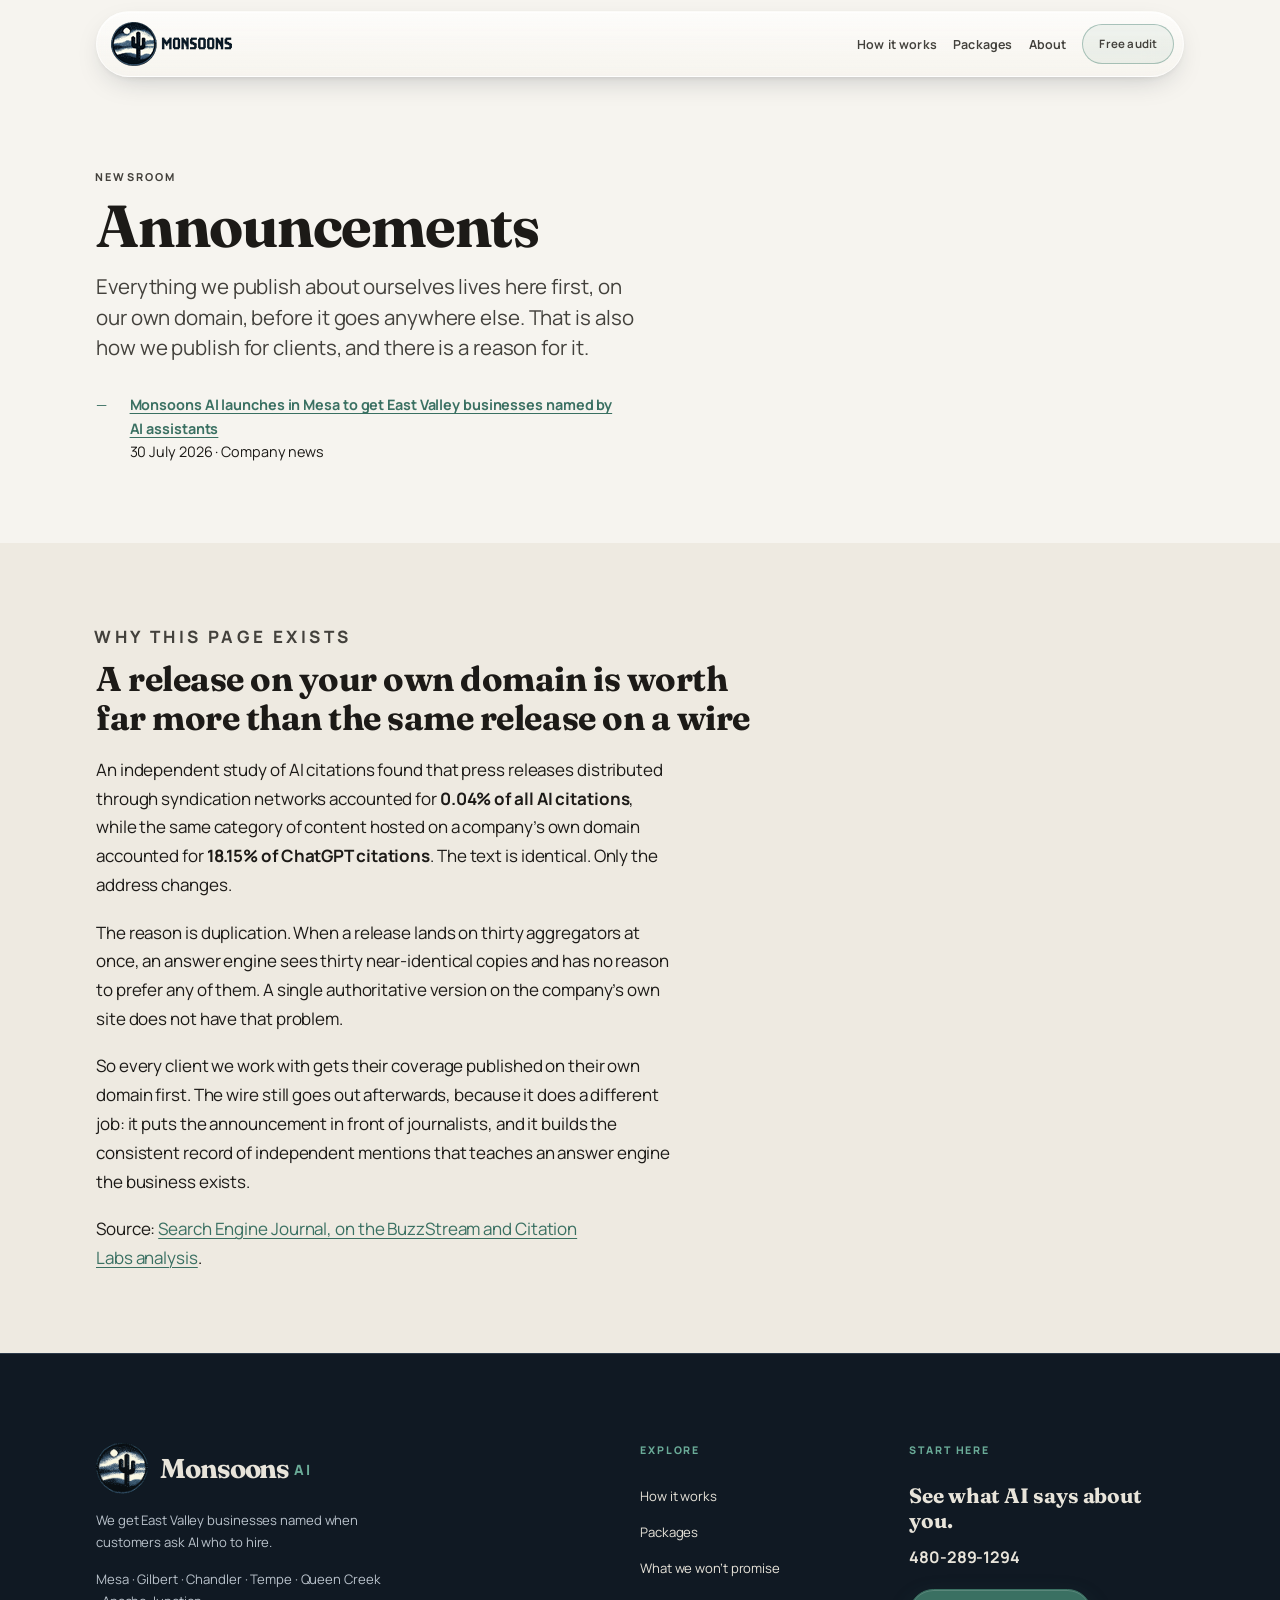
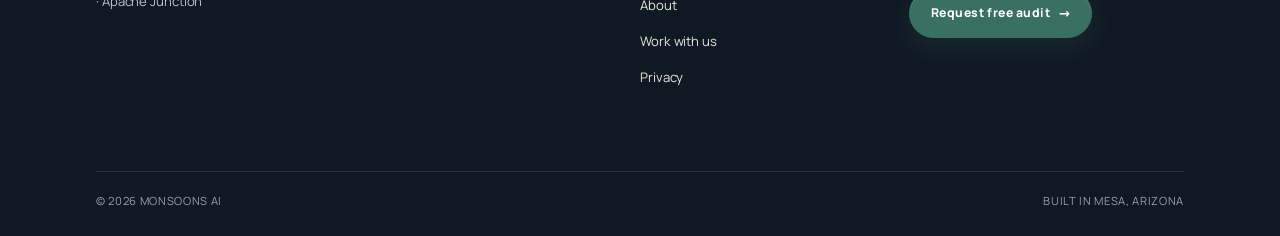
==== news/index.html @ 9161623d "Add a newsroom, and publish the launch release on our own domain first The research finding this imp" ====
<!doctype html>
<html lang="en">
  <head>
    <meta charset="utf-8" />
    <meta name="viewport" content="width=device-width, initial-scale=1" />
    <title>Newsroom | Monsoons</title>
    <meta
      name="description"
      content="Announcements and published coverage from Monsoons AI, an answer-engine visibility company in Mesa, Arizona."
    />
    <link rel="canonical" href="https://monsoonsai.com/news/" />
    <link rel="icon" href="../assets/favicon-32.png" />
    <link rel="apple-touch-icon" href="../assets/apple-touch-icon.png" />
    <link rel="preload" href="../assets/fonts/Fraunces-var.woff2" as="font" type="font/woff2" crossorigin />
    <link rel="preload" href="../assets/fonts/Manrope-var.woff2" as="font" type="font/woff2" crossorigin />
    <link rel="stylesheet" href="../assets/site.css?v=2" />
    <meta property="og:type" content="website" />
    <meta property="og:title" content="Newsroom | Monsoons" />
    <meta property="og:description" content="Announcements from Monsoons AI, Mesa, Arizona." />
    <meta property="og:url" content="https://monsoonsai.com/news/" />
    <meta property="og:image" content="https://monsoonsai.com/assets/og.jpg" />
    <meta name="twitter:card" content="summary_large_image" />
  </head>
  <body>
    <a class="skip" href="#main">Skip to content</a>
    <nav class="nav" aria-label="Primary">
      <div class="nav__inner">
        <a class="nav__brand" href="../index.html" aria-label="Monsoons home">
          <img class="nav__lockup"
               src="../assets/logo-wordmark-44.png"
               srcset="../assets/logo-wordmark-44.png 1x, ../assets/logo-wordmark-88.png 2x"
               alt="Monsoons" width="121" height="44" />
        </a>
        <div class="nav__panel" id="nav-menu">
          <div class="nav__links">
            <a href="../index.html#how">How it works</a>
            <a href="../index.html#pricing">Packages</a>
            <a href="../about.html">About</a>
            <a class="btn btn--quiet" href="../audit.html">Free audit</a>
          </div>
        </div>
      </div>
    </nav>

    <main id="main">
      <section class="section">
        <div class="wrap">
          <div class="head">
            <p class="label">Newsroom</p>
            <h1>Announcements</h1>
            <p class="lede">
              Everything we publish about ourselves lives here first, on our own domain,
              before it goes anywhere else. That is also how we publish for clients, and
              there is a reason for it.
            </p>
          </div>

          <ul class="wont">
            <li>
              <span>
                <b><a href="./monsoons-launch.html">Monsoons AI launches in Mesa to get
                East Valley businesses named by AI assistants</a></b>
                <br />30 July 2026 · Company news
              </span>
            </li>
          </ul>
        </div>
      </section>

      <section class="section section--tint">
        <div class="wrap prose">
          <div class="head">
            <p class="label">Why this page exists</p>
            <h2>A release on your own domain is worth far more than the same release on a wire</h2>
          </div>
          <p>
            An independent study of AI citations found that press releases distributed
            through syndication networks accounted for
            <strong>0.04% of all AI citations</strong>, while the same category of
            content hosted on a company&rsquo;s own domain accounted for
            <strong>18.15% of ChatGPT citations</strong>. The text is identical. Only the
            address changes.
          </p>
          <p>
            The reason is duplication. When a release lands on thirty aggregators at
            once, an answer engine sees thirty near-identical copies and has no reason to
            prefer any of them. A single authoritative version on the company&rsquo;s own
            site does not have that problem.
          </p>
          <p>
            So every client we work with gets their coverage published on their own
            domain first. The wire still goes out afterwards, because it does a different
            job: it puts the announcement in front of journalists, and it builds the
            consistent record of independent mentions that teaches an answer engine the
            business exists.
          </p>
          <p>
            Source:
            <a href="https://www.searchenginejournal.com/ai-search-barely-cites-syndicated-news-or-press-releases/569854/" rel="nofollow">
              Search Engine Journal, on the BuzzStream and Citation Labs analysis</a>.
          </p>
        </div>
      </section>
    </main>

    <footer class="footer">
      <div class="footer__inner">
        <div class="footer__brand">
          <a class="footer__lockup" href="../index.html" aria-label="Monsoons AI home">
            <img class="footer__mark" src="../assets/logo-mark-128.png" alt="" width="52" height="52" />
            <span class="footer__wordmark">Monsoons <span>AI</span></span>
          </a>
          <p>We get East Valley businesses named when customers ask AI who to hire.</p>
          <p>Mesa · Gilbert · Chandler · Tempe · Queen Creek · Apache Junction</p>
        </div>
        <nav class="footer__nav" aria-label="Footer">
          <p class="footer__eyebrow">Explore</p>
          <a href="../index.html#how">How it works</a>
          <a href="../index.html#pricing">Packages</a>
          <a href="../index.html#honest">What we won’t promise</a>
          <a href="../about.html">About</a>
          <a href="../work.html">Work with us</a>
          <a href="../privacy.html">Privacy</a>
        </nav>
        <div class="footer__contact">
          <p class="footer__eyebrow">Start here</p>
          <strong>See what AI says about you.</strong>
          <a class="footer__phone" href="tel:+14802891294">480-289-1294</a>
          <a class="btn" href="../audit.html">Request free audit</a>
        </div>
      </div>
      <div class="footer__bottom">
        <span>© 2026 Monsoons AI</span>
        <span>Built in Mesa, Arizona</span>
      </div>
    </footer>
    <script type="module" src="../assets/nav.js?v=2"></script>
    <script type="module" src="../assets/logo-resolve.js?v=2"></script>
  </body>
</html>
---- assets/site.css ----
/* ============================================================
   Monsoons — public site.
   Deliberately single-theme: bone paper body, indigo hero. See BRAND.md.
   ============================================================ */

/* Self-hosted variable fonts. System defaults are the loudest "generated"
   tell there is, and a webfont CDN adds a round trip plus a privacy problem.
   Latin subset only: 68KB + 28KB, and both are preloaded on all five pages.
   Fraunces (OFL) carries the display personality; Manrope (OFL) keeps
   navigation, body copy, and calls to action crisp and contemporary.
   Two families and no more. A third face is the point where a page starts
   looking assembled rather than designed. */

@font-face {
  font-family: 'Fraunces';
  src: url('./fonts/Fraunces-var.woff2') format('woff2-variations');
  font-weight: 100 900;
  font-display: swap;
  font-style: normal;
}
@font-face {
  font-family: 'Manrope';
  src: url('./fonts/Manrope-var.woff2') format('woff2-variations');
  font-weight: 200 800;
  font-display: swap;
  font-style: normal;
}

:root {
  --indigo: #16202b;
  --indigo-2: #1e2b38;
  --bone: #e8e4da;
  --paper: #f6f4ef;
  --paper-2: #eeeae1;
  --ink: #1c1a17;
  --slate: #5a6169;
  /* Verdigris, 8% darker than the original #3f7a6b. Same hue, same family, and
     the difference is not perceptible side by side — but the original measured
     4.54:1 on --paper and only 4.16:1 on --paper-2, so every link, quiet button
     and accent word sitting on a tinted section failed AA for small text. The
     tint is where the answer comparison and the pricing grid live, which is the
     part of the page a buyer actually reads.

     Measured now: 5.18:1 on --paper, 4.75:1 on --paper-2, 5.70:1 for white text
     on a verdigris fill (was 4.99:1, so the buttons improved too).

     One token rather than a separate text variant on purpose: a fill/text split
     is a rule someone has to remember, and the darker value is correct for both. */
  --verdigris: #3a7062;
  /* On indigo. Measured 6.19:1, no change needed. */
  --verdigris-lt: #6aab98;
  /* Small verdigris text on a light ground only. Darkening the shared accent far
     enough to carry 12px type would drag the fills and the large display accent
     down with it, and the display accent has the opposite problem — it sits on
     indigo and needs to be lighter, not darker. Three tokens, one per ground and
     size class, is the honest shape of this:
       --verdigris      fills, borders, large text on light
       --verdigris-lt   anything on indigo
       --verdigris-text small text on light  (5.24:1 on paper, 4.80:1 on tint) */
  --verdigris-text: #34655a;
  --line: #ddd8ce;
  --line-dk: #2c3a49;

  /* Display carries the personality. Body is the quieter companion.
     Labels use the body face in uppercase rather than adding a third family. */
  --display: 'Fraunces', Georgia, serif;
  --body: 'Manrope', system-ui, sans-serif;
  --mono: ui-monospace, 'SF Mono', SFMono-Regular, Consolas, monospace;

  /* One spacing scale. Ad-hoc gaps are what read as assembled. */
  --s1: 0.35rem;
  --s2: 0.7rem;
  --s3: 1.15rem;
  --s4: 1.9rem;
  --s5: 3.1rem;
  --s6: 5rem;

  /* Sharp corners read editorial. Uniform 4px radius on everything is a
     documented slop tell, so only inputs and buttons get any. */
  --r-sm: 2px;
  --ease: cubic-bezier(0.2, 0.7, 0.2, 1);

  /* Four steps and nothing between them. Ad-hoc sizes are what makes a page
     read as assembled instead of designed. */
  --t-xs: 0.72rem;
  --t-sm: 0.9rem;
  --t-base: 1.0625rem;
  --t-md: clamp(1.12rem, 1.6vw, 1.28rem);
  --t-lg: clamp(1.5rem, 3.2vw, 2.15rem);
  --t-xl: clamp(2.1rem, 5.6vw, 3.7rem);

  /* Secondary text is the ink at reduced strength, not a separate grey.
     Grey-on-color is the fastest way to look cheap. */
  --ink-2: #43413c;
  /* Three greys on dark ground, scaled BY SIZE not by whim. These were seven
     hardcoded hexes and they ran backwards — the smallest text on the page was
     the dimmest, when small type needs more contrast, not less. */
  --on-dark: #cfd6dd;      /* small type: notes, captions */
  --on-dark-2: #b9c2cb;    /* body and lede */
  --on-dark-3: #93a0ac;    /* footer chrome only */
  --on-dark-line: #3d4b5a; /* borders on indigo */

  --measure: 58ch;
  --pad: clamp(1.15rem, 4vw, 2.75rem);

  /* Height of the floating nav pill, and the gutter above and below it. Both are
     needed in two places — the pill's own min-height and the negative margin that
     pulls the hero up underneath it — so they live here rather than as a number
     written twice. If the nav links ever wrap to a second line the pill grows past
     this and the hero offset is wrong, so keep the link set short enough to fit
     one line at 375px. */
  --nav-h: 66px;
  --nav-gutter: 0.7rem;
}

* { box-sizing: border-box; }
html { scroll-behavior: smooth; }

body {
  margin: 0;
  background: var(--paper);
  color: var(--ink);
  font: 1rem/1.7 var(--body);
  font-optical-sizing: auto;
  font-variant-numeric: lining-nums;
  letter-spacing: -0.006em;
  -webkit-font-smoothing: antialiased;
  text-rendering: optimizeLegibility;
}

h1, h2, h3 {
  font-family: var(--display);
  font-weight: 700;
  text-wrap: balance;
  margin: 0;
  /* SOFT rounds the terminals slightly, WONK enables the angled variants.
     Both are what give Fraunces its warmth instead of looking like a
     generic high-contrast serif. */
  font-variation-settings: 'SOFT' 25, 'WONK' 1;
  font-optical-sizing: auto;
}
h1 { font-size: var(--t-xl); line-height: 1.04; letter-spacing: -0.021em; }
h2 { font-size: var(--t-lg); line-height: 1.12; letter-spacing: -0.014em; }
h3 { font-size: var(--t-base); line-height: 1.35; letter-spacing: -0.004em; }
p { margin: 0; max-width: var(--measure); text-wrap: pretty; }
a { color: var(--verdigris); text-underline-offset: 3px; text-decoration-thickness: 1px; }
strong, b { font-weight: 700; }

/* Interface chrome only. */
.label, .btn, .nav, .tier__name, th, .answer__q, input, select, textarea, button {
  font-family: var(--body);
}

.label {
  font-family: var(--body);
  white-space: nowrap;
  font-size: 0.68rem;
  font-weight: 750;
  font-variant-numeric: normal;
  letter-spacing: 0.2em;
  text-transform: uppercase;
  color: var(--ink-2);
  margin: 0;
  /* Optically align the tracked caps with the flush-left text below them. */
  text-indent: -0.09em;
}
.lede { font-size: var(--t-md); line-height: 1.5; color: var(--ink-2); max-width: 46ch; }
em.mark { font-style: italic; color: var(--verdigris); }
/* The accent line in the hero sits on indigo, where the light variant is the
   correct one. It had been using the shared accent, which measured 2.88:1 against
   a 3:1 requirement for large text — on the single most important line on the
   site. Darkening the shared token for small-text contrast made that worse, which
   is what forced the three-token split above. */
.hero em.mark,
.page-hero em.mark,
.section--dark em.mark,
.plate em.mark,
.band em.mark { color: var(--verdigris-lt); }

/* Inline links on a dark ground, same reasoning as em.mark: the base accent is
   tuned for light surfaces and measures 2.88:1 on indigo. Buttons are excluded
   because they carry their own colour and their own ground.
   Found on privacy.html, which was the first page to put a prose link inside a
   dark section — the rule was missing site-wide, not just there. */
.section--dark a:not(.btn),
.plate__inner a:not(.btn),
.band__inner a:not(.btn),
.hero__inner a:not(.btn),
.page-hero__inner a:not(.btn) { color: var(--verdigris-lt); }

/* ---------- nav ---------- */

/* A floating glass bar rather than a full-width band welded to the top. The bar
   is the sticky element and the glass lives on .nav__inner, so the pill has real
   edges on all four sides and the page visibly runs underneath it.

   The two-layer background is what makes it read as glass instead of as a flat
   translucent rectangle: a soft vertical wash for body, plus a hairline
   top-inset highlight for the lit edge. A single flat rgba() with a blur behind
   it reads as frosted plastic. */
.nav {
  position: sticky;
  top: 0;
  z-index: 30;
  padding: var(--nav-gutter) var(--pad);
  /* No background or border on the bar itself: the glass is the pill inside it,
     and a band here would cancel the floating effect. */
  background: transparent;
  pointer-events: none;   /* let clicks through the gutter beside the pill */
}
.nav__inner {
  width: 100%;
  max-width: 68rem;
  min-height: var(--nav-h);
  margin: 0 auto;
  padding: 0 0.55rem 0 0.85rem;
  display: flex;
  align-items: center;
  gap: 1.75rem;
  pointer-events: auto;   /* ...but the pill is still interactive */
  border-radius: 999px;
  background:
    linear-gradient(
      to bottom,
      rgba(255, 255, 255, 0.72),
      rgba(246, 244, 239, 0.58)
    );
  backdrop-filter: blur(20px) saturate(150%);
  -webkit-backdrop-filter: blur(20px) saturate(150%);
  border: 1px solid rgba(255, 255, 255, 0.6);
  box-shadow:
    0 1px 0 rgba(255, 255, 255, 0.7) inset,
    0 10px 30px -12px rgba(22, 32, 43, 0.28),
    0 2px 8px -4px rgba(22, 32, 43, 0.14);
  transition: box-shadow 0.25s var(--ease), background-color 0.25s var(--ease);
}
/* The bar sits deeper once the page has moved. Driven by a scroll timeline
   rather than a scroll listener, so there is no JS on any of the five pages and
   nothing to keep in sync; where scroll timelines are unsupported the bar simply
   keeps its resting shadow, which is a complete look on its own. Shadow only —
   animating size here would reflow the whole page on every scroll frame. */
@supports (animation-timeline: scroll()) {
  @keyframes nav-lift {
    to {
      box-shadow:
        0 1px 0 rgba(255, 255, 255, 0.7) inset,
        0 16px 40px -14px rgba(22, 32, 43, 0.38),
        0 3px 10px -4px rgba(22, 32, 43, 0.18);
      border-color: rgba(255, 255, 255, 0.75);
    }
  }
  .nav__inner {
    animation: nav-lift linear both;
    animation-timeline: scroll(root block);
    animation-range: 0 140px;
  }
  @media (prefers-reduced-motion: reduce) {
    .nav__inner { animation: none; }
  }
}

/* On the home page the bar floats over the hero instead of resting above it.
   Safe here specifically because the hero's copy is bottom-aligned, so there is
   nothing at the top of the hero for the pill to cover. Every other page opens
   with a heading at the top of its first section, so those keep the bar in flow
   rather than dropping it on top of their h1. */
.nav + .hero { margin-top: calc(-1 * (var(--nav-h) + var(--nav-gutter) * 2)); }
/* Where backdrop-filter is unavailable the translucent fill would let text
   collide with whatever scrolls under it, so those browsers get an opaque pill. */
@supports not ((backdrop-filter: blur(1px)) or (-webkit-backdrop-filter: blur(1px))) {
  .nav__inner { background: var(--paper); border-color: rgba(28, 26, 23, 0.12); }
}
.nav__brand {
  text-decoration: none; color: var(--ink);
  display: inline-flex; align-items: center; gap: 0.68rem;
  min-height: 48px;
}
/* The real wordmark asset, not type set to imitate it. The drawn letterforms are
   a blocky pixel face that no webfont on the site matches, so a text version was
   never the same mark — it was a different one that happened to say the same word.

   Source is logo-lockup-clean.png cropped at x=1055, which is where "MONSOONS"
   ends and the 47px word space before "AI" begins. The nav says "Monsoons"; the
   spoken and written brand drops the AI. See BRAND.md. */
.nav__lockup {
  /* 44px in a 66px pill. The asset is 330x120 cropped tight to the ink, so this
     is ~2.7x device pixels and the roundel lands slightly larger than the 42px
     mark it replaced, which the brand needs to hold its own next to the links. */
  height: 44px;
  width: auto;
  display: block;
}
/* Wrapper inserted by assets/logo-resolve.js so the reveal canvas can sit over
   the lockup. Sized by the lockup itself, so if the script never runs the wrapper
   never exists and the image is unaffected. */
.markfx { position: relative; display: block; line-height: 0; }
.markfx > .markfx__c {
  position: absolute; inset: 0;
  width: 100%; height: 100%;
  display: block; pointer-events: none;
}
/* The image only hides while the canvas is actually painting it. */
.markfx--running > .nav__lockup { visibility: hidden; }
.nav__links { display: flex; gap: 1rem; margin-left: auto; align-items: center; flex-wrap: wrap; }

/* ---------- mobile navigation ----------

   Below 860px the links did not fit, so they were simply hidden and the only
   reachable destination in the header was the CTA. Everything else was a 10,000px
   scroll to the footer. This is a real menu: a 44px trigger, aria-expanded and
   aria-controls, Escape and outside-click to close, and focus returned to the
   trigger on close.

   The panel is deliberately plain — a list on the same glass as the bar. The
   header is not somewhere to spend another animated surface. */
.nav__toggle { display: none; }
.nav__panel { display: contents; }

@media (max-width: 860px) {
  .nav__toggle {
    display: inline-flex;
    align-items: center;
    justify-content: center;
    gap: 0.5rem;
    margin-left: auto;
    min-height: 44px;
    min-width: 44px;
    padding: 0 0.7rem;
    border: 1px solid rgba(63, 122, 107, 0.4);
    border-radius: 999px;
    background: rgba(63, 122, 107, 0.07);
    color: var(--verdigris-text);
    font-family: var(--body);
    font-size: 0.72rem;
    font-weight: 760;
    letter-spacing: 0.045em;
    cursor: pointer;
  }
  .nav__burger { display: block; width: 15px; height: 9px; position: relative; }
  .nav__burger::before,
  .nav__burger::after {
    content: '';
    position: absolute;
    left: 0; right: 0;
    height: 1.5px;
    background: currentColor;
    transition: transform 0.16s ease-out, opacity 0.16s ease-out;
  }
  .nav__burger::before { top: 0; }
  .nav__burger::after { bottom: 0; }
  [aria-expanded='true'] .nav__burger::before { transform: translateY(3.75px) rotate(45deg); }
  [aria-expanded='true'] .nav__burger::after { transform: translateY(-3.75px) rotate(-45deg); }

  /* The panel drops below the pill rather than covering the page, so the CTA in
     the bar stays visible and reachable while it is open. */
  .nav__panel {
    display: block;
    position: absolute;
    top: calc(100% + 0.45rem);
    left: 0; right: 0;
    padding: 0.4rem;
    border-radius: 1.25rem;
    background: linear-gradient(to bottom, rgba(255,255,255,0.93), rgba(246,244,239,0.9));
    backdrop-filter: blur(20px) saturate(150%);
    -webkit-backdrop-filter: blur(20px) saturate(150%);
    border: 1px solid rgba(255, 255, 255, 0.6);
    box-shadow: 0 18px 44px -16px rgba(22, 32, 43, 0.4);
  }
  .nav__panel[hidden] { display: none; }
  .nav__inner { position: relative; }
  .nav__links {
    flex-direction: column;
    align-items: stretch;
    gap: 0;
    margin-left: 0;
    flex-wrap: nowrap;
  }
  .nav__links a {
    min-height: 48px;
    display: flex;
    align-items: center;
    padding: 0 0.85rem;
    font-size: 0.95rem;
    border-radius: 0.9rem;
  }
  /* The animated underline is a hover affordance and there is no hover here. */
  .nav__links a::after { content: none; }
  .nav__links a:active { background: rgba(63, 122, 107, 0.09); }
  /* The CTA lives in the bar on mobile, not in the panel. */
  .nav__links .btn { display: none; }
  .nav__cta { display: inline-flex; margin-left: 0.5rem; }
}

/* Above the breakpoint the trigger and the duplicate CTA are irrelevant.
   Scoped to .nav__inner > for specificity: a bare .nav__cta ties with .btn, and
   .btn is defined later in this file, so the clone stayed visible and the desktop
   bar showed the same button twice. */
@media (min-width: 861px) {
  .nav__inner > .nav__cta { display: none; }
}

@supports not ((backdrop-filter: blur(1px)) or (-webkit-backdrop-filter: blur(1px))) {
  .nav__panel { background: var(--paper); }
}
.nav__links a {
  font-size: 0.78rem; font-weight: 650; color: var(--ink-2); text-decoration: none;
  letter-spacing: 0.015em;
  padding: 0.5rem 0; position: relative;
  transition: color 0.18s var(--ease);
}
.nav__links a::after {
  content: ''; position: absolute; left: 0; right: 0; bottom: 0;
  height: 1px; background: var(--verdigris);
  transform: scaleX(0); transform-origin: left;
  transition: transform 0.22s var(--ease);
}
.nav__links a:hover::after, .nav__links a[aria-current='page']::after { transform: scaleX(1); }
.nav__links a:hover, .nav__links a[aria-current='page'] { color: var(--verdigris); }

/* ---------- buttons ---------- */

/* One block, and it transitions only compositor-friendly properties.
   This previously animated box-shadow, which forces the browser to re-rasterise
   a large blurred region on every frame of every hover — the usual reason a
   button feels laggy rather than snappy. The lift shadow now lives on a ::before
   layer whose opacity is faded instead, and opacity and transform are both
   handled on the compositor. */
.btn {
  position: relative;
  isolation: isolate;
  display: inline-flex;
  align-items: center;
  justify-content: center;
  gap: 0.52rem;
  min-height: 48px;
  font-family: var(--body);
  font-size: 0.76rem;
  font-weight: 760;
  letter-spacing: 0.045em;
  padding: 0.82rem 1.28rem;
  border: 1px solid var(--verdigris);
  border-radius: 999px;
  background: var(--verdigris);
  color: #fff;
  text-decoration: none;
  cursor: pointer;
  box-shadow: 0 9px 24px rgba(63, 122, 107, 0.18), inset 0 1px rgba(255, 255, 255, 0.16);
  /* Faster in than the old 0.18s, and a near-linear curve. The old ease had a
     long tail, which is what made the hover-out feel like it was dragging. */
  transition:
    background-color 0.13s ease-out,
    border-color 0.13s ease-out,
    color 0.13s ease-out,
    transform 0.13s ease-out;
}
.btn::before {
  content: '';
  position: absolute;
  inset: 0;
  z-index: -1;
  border-radius: inherit;
  box-shadow: 0 13px 30px rgba(63, 122, 107, 0.3);
  opacity: 0;
  transition: opacity 0.13s ease-out;
}
.btn::after {
  content: '→';
  font-size: 1.08em;
  line-height: 1;
  transition: transform 0.13s ease-out;
}
.btn:hover {
  background: #34655a;
  border-color: #34655a;
  transform: translateY(-2px);
}
.btn:hover::before { opacity: 1; }
.btn:hover::after { transform: translateX(3px); }
/* Press reads as a press: settle back down and drop the lift shadow. */
.btn:active { transform: translateY(0); transition-duration: 0.04s; }
.btn:active::before { opacity: 0; }

@media (prefers-reduced-motion: reduce) {
  .btn, .btn::before, .btn::after { transition: none; }
  .btn:hover { transform: none; }
  .btn:hover::after { transform: none; }
}

/* Quiet variant. The fill was 4% alpha, which on paper is invisible and on the
   glass nav read as nothing at all, so the primary CTA in the bar did not look
   like a button. Now it carries a real border and a legible fill. */
.btn--quiet {
  background: rgba(63, 122, 107, 0.07);
  border-color: rgba(63, 122, 107, 0.4);
  /* 12px label on a light ground, and the tinted fill behind it drops the
     effective ratio further, so this needs the text token rather than the accent. */
  color: var(--verdigris-text);
  box-shadow: none;
}
.btn--quiet::before { box-shadow: 0 10px 22px rgba(63, 122, 107, 0.18); }
.btn--quiet:hover {
  background: var(--verdigris);
  border-color: var(--verdigris);
  color: #fff;
}
.btn--onDark {
  background: var(--bone);
  border-color: var(--bone);
  color: var(--indigo);
  box-shadow: 0 12px 30px rgba(0, 0, 0, 0.18), inset 0 1px rgba(255, 255, 255, 0.4);
}
.btn--onDark::before { box-shadow: 0 16px 34px rgba(0, 0, 0, 0.3); }
.btn--onDark:hover { background: #fff; border-color: #fff; color: var(--indigo); }

/* Nav buttons sit on glass and in a 66px bar, so they run tighter than a
   body-copy CTA and drop the arrow, which at this size just adds noise. */
.nav .btn {
  min-height: 40px;
  padding: 0.5rem 1rem;
  font-size: 0.72rem;
}
.nav .btn::after { content: none; }
/* One focus treatment for the whole site. The audit form had its own ring at a
   different colour and offset, so tabbing into it visibly changed the ring. */
:where(a, button, input, select, textarea, summary):focus-visible {
  outline: 2px solid var(--verdigris-lt);
  outline-offset: 3px;
}

/* Skip link. The sticky nav puts two to five tab stops before the h1 on every
   page, and a keyboard user re-traverses them on each navigation. */
.skip {
  position: absolute;
  left: var(--pad);
  top: 0;
  z-index: 50;
  transform: translateY(-140%);
  padding: 0.7rem 1.1rem;
  background: var(--verdigris);
  color: #fff;
  font-family: var(--body);
  font-size: var(--t-sm);
  font-weight: 600;
  text-decoration: none;
  border-radius: var(--r-sm);
  transition: transform 0.18s var(--ease);
}
.skip:focus, .skip:focus-visible { transform: translateY(0.6rem); }

/* The quiet button on indigo. Verdigris on indigo is only 3.3:1, which is why
   two pages were patching this inline — and because inline declarations beat
   author rules at any specificity, the patch also killed the hover state on a
   phone-number CTA. Rule here, patches removed there. */
.section--dark .btn--quiet,
.plate .btn--quiet,
.band .btn--quiet { color: var(--bone); border-color: var(--on-dark-line); }
.section--dark .btn--quiet:hover,
.plate .btn--quiet:hover,
.band .btn--quiet:hover {
  background: rgba(232, 228, 218, 0.1);
  border-color: var(--bone);
  color: var(--bone);
}

/* Same gap for the pull quote, which about.html was also patching inline. */
.section--dark .pull { color: var(--bone); border-color: var(--verdigris-lt); }

/* ---------- hero ---------- */

.hero {
  padding-inline: var(--pad);
  position: relative;
  min-height: min(86vh, 720px);
  display: flex; align-items: flex-end;
  background: var(--indigo);
  overflow: hidden;
}
/* Fade the dot field itself at the edges so it dissolves into the ground
   instead of ending on a hard rectangle. The scrim handles legibility; this
   handles the seam where the section meets the page. */
.hero__canvas {
  position: absolute; inset: 0; width: 100%; height: 100%; display: block;
  pointer-events: none;   /* static video plate */
  /* Fade all four edges, not just top and bottom. Two gradients intersected,
     so the plate dissolves into the ground on every side and there is no
     letterbox seam at any viewport ratio. */
  -webkit-mask-image:
    linear-gradient(to bottom, transparent 0%, #000 12%, #000 80%, transparent 100%),
    linear-gradient(to right, transparent 0%, #000 9%, #000 91%, transparent 100%);
  mask-image:
    linear-gradient(to bottom, transparent 0%, #000 12%, #000 80%, transparent 100%),
    linear-gradient(to right, transparent 0%, #000 9%, #000 91%, transparent 100%);
  -webkit-mask-composite: source-in;
  mask-composite: intersect;
}
.hero video { display: none; }

/* ---------- dithered headings ---------- */

/* Three headings on the home page are rendered as dot fields by
   assets/dither-text.js. The real text stays in the DOM inside .dtext__t and
   only goes transparent once its canvas is confirmed painted, so a JS failure,
   a missing font, or a browser without canvas leaves a normal heading rather
   than a blank space.

   The child combinator is deliberate: `.plate canvas` at (0,1,1) would
   otherwise out-specify a plain `.dtext__c` at (0,1,0) and reposition the
   overlay if one of these ever lands inside a plate. */
.dtext { position: relative; }
/* The dot field bleeds past the line box top and bottom. Descenders render
   outside a line box by design, so a canvas clipped to that box shears the
   bottom off every 'y', 'p' and 'g'. The em-relative inset keeps the bleed
   proportional to the heading, which matters because h2 is a clamp(). */
.dtext > .dtext__bleed {
  position: absolute;
  left: 0; right: 0;
  top: -0.34em; bottom: -0.34em;
  display: block;
  pointer-events: none;
}
.dtext > .dtext__bleed > .dtext__c {
  position: absolute; inset: 0; width: 100%; height: 100%; display: block;
}
.dtext--on > .dtext__t { color: transparent; }
/* Only claim the pointer once the dots are actually the visible layer. */
.dtext--on > .dtext__bleed { pointer-events: auto; }

/* ---------- entrance motion ----------

   Two mechanisms, no JavaScript in either.

   The hero runs a timed stagger on load, because that is a page-load sequence and
   there is no scroll to drive it. Section heads use a view() scroll timeline. That
   choice matters: the usual approach is an IntersectionObserver adding a class,
   which means the elements must start hidden in CSS, which means a JS error or a
   blocked script leaves the page permanently blank. Here, a browser that does not
   support scroll timelines simply shows the content — the failure mode is "no
   animation", never "no content".

   Kept to eyebrows, headings, ledes and the hero CTA. Revealing every element on
   the page is a documented generated-design tell; revealing the thing you are meant
   to read next is direction. */

@keyframes rise-in {
  from { opacity: 0; transform: translateY(14px); }
  to { opacity: 1; transform: none; }
}

@media not (prefers-reduced-motion: reduce) {
  /* Load sequence. `both` fill keeps each child hidden through its own delay, and
     because this is declared in the stylesheet it applies before first paint —
     nothing flashes in and then hides. */
  .hero__inner > *,
  .page-hero__inner .head > * {
    animation: rise-in 0.66s var(--ease) both;
  }
  .hero__inner > *:nth-child(1),
  .page-hero__inner .head > *:nth-child(1) { animation-delay: 0.06s; }
  .hero__inner > *:nth-child(2),
  .page-hero__inner .head > *:nth-child(2) { animation-delay: 0.17s; }
  .hero__inner > *:nth-child(3),
  .page-hero__inner .head > *:nth-child(3) { animation-delay: 0.29s; }
  .hero__inner > *:nth-child(4) { animation-delay: 0.41s; }
}

@supports (animation-timeline: view()) {
  @media not (prefers-reduced-motion: reduce) {
    /* Scroll-driven, so no delay applies — the stagger comes from giving each
       child a slightly later slice of the entry phase instead. Anything already
       on screen at load sits at progress 1 and is simply visible. */
    .section .head > *,
    .plate__inner .head > *,
    .band__inner .head > * {
      animation: rise-in linear both;
      animation-timeline: view();
      animation-range: entry 8% entry 46%;
    }
    .section .head > *:nth-child(2),
    .plate__inner .head > *:nth-child(2),
    .band__inner .head > *:nth-child(2) { animation-range: entry 14% entry 54%; }
    .section .head > *:nth-child(3),
    .plate__inner .head > *:nth-child(3),
    .band__inner .head > *:nth-child(3) { animation-range: entry 20% entry 62%; }
  }
}

.hero::after {
  content: ''; position: absolute; inset: 0; pointer-events: none;
  background:
    linear-gradient(to top, rgba(22,32,43,0.9) 0%, rgba(22,32,43,0.62) 26%,
                    rgba(22,32,43,0.12) 52%, transparent 72%),
    linear-gradient(to right, rgba(22,32,43,0.72) 0%, rgba(22,32,43,0.2) 38%, transparent 60%);
}
/* One shared rail. Sections centre their content in a 68rem wrap, so the
   full-bleed hero and bands must use the same container or nothing aligns. */
.hero__inner,
.band__inner,
.plate__inner {
  position: relative;
  z-index: 2;
  width: 100%;
  max-width: 68rem;
  margin: 0 auto;
  padding: 4rem 0 3.6rem;
  display: flex;
  flex-direction: column;
  gap: 1.15rem;
}

/* Named elements, not `> *` — same reason as the note on .wrap. `.lede` is
   already 46ch and `.label` is nowrap, so only the headings and the button row
   need saying. `.hero__cta` is explicit because at 36rem the button plus its
   note wrap to two lines, and uncapped they would snap to one. */
.hero__inner h1 { max-width: 22ch; }
.band__inner h2, .plate__inner h2 { max-width: 36rem; }
.hero__cta { max-width: 36rem; }
.hero .label { color: var(--verdigris-lt); }
.hero h1 { color: var(--bone); }
.hero .lede { color: var(--on-dark-2); }
.hero__cta { display: flex; gap: 0.7rem; flex-wrap: wrap; align-items: center; margin-top: 0.4rem; }
.hero__note { font-size: var(--t-xs); color: var(--on-dark); }

/* ---------- interior page heroes ---------- */

.page-hero {
  position: relative;
  min-height: clamp(440px, 64vh, 650px);
  padding: 0 var(--pad);
  display: flex;
  align-items: flex-end;
  overflow: hidden;
  isolation: isolate;
  background-color: var(--indigo);
  background-position: center;
  background-size: cover;
}
.page-hero::before {
  content: '';
  position: absolute;
  z-index: -1;
  inset: 0;
  background:
    linear-gradient(90deg, rgba(14, 24, 34, 0.97) 0%, rgba(14, 24, 34, 0.8) 42%, rgba(14, 24, 34, 0.2) 78%),
    linear-gradient(0deg, rgba(14, 24, 34, 0.82) 0%, transparent 58%);
}
/* Web derivatives, not the source PNGs. These are the LCP image on their pages
   and they were pointing at the 1.94MB, 2.35MB and 3.27MB originals — 7.5MB of
   hero background across three pages, behind a scrim dark enough that none of
   that detail was ever visible. The .jpg derivatives are 159KB, 277KB and 373KB.

   The PNGs stay in the repo as source. Do not point production CSS at them
   again; if a plate needs regenerating, make a new derivative. */
.page-hero--about {
  background-image: url('../media/saguaro-forest-web.jpg');
  background-position: center 48%;
}
.page-hero--audit {
  background-image: url('../media/valley-lights-web.jpg');
  background-position: center 40%;
}
.page-hero--work {
  background-image: url('../media/plaza-web.jpg');
  background-position: center 47%;
}
.page-hero__inner {
  width: 100%;
  max-width: 68rem;
  margin: 0 auto;
  padding: clamp(4.5rem, 10vw, 7rem) 0 clamp(3.2rem, 7vw, 5rem);
}
.page-hero .head { max-width: 43rem; }
.page-hero .label { color: var(--verdigris-lt); }
.page-hero h1 {
  max-width: 18ch;
  color: var(--bone);
  font-size: clamp(2.8rem, 7vw, 5.4rem);
  line-height: 0.98;
  letter-spacing: -0.045em;
}
.page-hero .lede {
  color: var(--on-dark);
  font-size: clamp(1rem, 1.7vw, 1.22rem);
  line-height: 1.6;
}

/* ---------- dithered band (second plate, mid page) ---------- */

.band {
  padding-inline: var(--pad);
  position: relative;
  display: flex;
  align-items: center;
  /* Tall enough that a 16:9 plate has real presence instead of reading as a
     letterboxed strip across a short band. */
  min-height: min(94vh, 820px);
  background: var(--indigo);
  overflow: hidden;
}
.band__canvas {
  position: absolute; inset: 0; width: 100%; height: 100%; display: block;
  pointer-events: none;   /* static plate, nothing to interact with */
  -webkit-mask-image:
    linear-gradient(to bottom, transparent 0%, #000 14%, #000 84%, transparent 100%),
    linear-gradient(to right, transparent 0%, #000 8%, #000 92%, transparent 100%);
  mask-image:
    linear-gradient(to bottom, transparent 0%, #000 14%, #000 84%, transparent 100%),
    linear-gradient(to right, transparent 0%, #000 8%, #000 92%, transparent 100%);
  -webkit-mask-composite: source-in;
  mask-composite: intersect;
}
.band video { display: none; }

.band::after {
  content: ''; position: absolute; inset: 0; pointer-events: none;
  background:
    linear-gradient(to right, rgba(22,32,43,0.94) 0%, rgba(22,32,43,0.72) 38%,
                    rgba(22,32,43,0.15) 72%, transparent 100%),
    linear-gradient(to top, rgba(22,32,43,0.6) 0%, transparent 40%);
}
.band__inner .label { color: var(--verdigris-lt); }
.band__inner h2 { color: var(--bone); }
.band__inner .lede { color: var(--on-dark-2); }

/* ---------- sections ---------- */

.section { padding: clamp(3.25rem, 7vw, var(--s6)) var(--pad); }
/* The section after a full-bleed plate sits tighter, so the plate and the
   copy that follows it read as one thought rather than two blocks. */
.plate + .section, .band + .section, .hero + .section { padding-top: clamp(2.5rem, 5vw, 3.4rem); }
.section + .section:not(.section--tint):not(.section--dark) {
  border-top: 1px solid var(--line);
}
.section--tint { background: var(--paper-2); }
.section--dark { background: var(--indigo); color: var(--bone); }
.section--dark .label { color: var(--verdigris-lt); }
.section--dark .lede, .section--dark p { color: var(--on-dark-2); }
.section--dark h2, .section--dark h3 { color: var(--bone); }

/* One rail, and only one. Every section centres its content in the same 68rem
   wrap, so the left edge is identical from the hero to the footer. That is the
   container's job and its only job.

   The measure is NOT the container's job — it belongs to the thing being read.
   `p` is 58ch, `.lede` 46ch, `.wont li` 54ch, `.plan__desc` 48ch. A container
   rule like `.wrap--narrow > *` sits at (0,2,0) and out-specifies every one of
   those, so 46rem/736px was overriding 58ch/~493px and making body copy half
   again wider than intended — the single most recognisable amateur-web tell
   there is. A wrapper can only ever floor a measure, never cap one, so there is
   no narrow variant any more. Nothing needs one. */
.wrap { max-width: 68rem; margin: 0 auto; display: flex; flex-direction: column; gap: var(--s4); }

/* The heading group is the one block with no intrinsic measure: h1 and h2 carry
   none of their own, and a 1088px heading is not a heading. */
.head { display: flex; flex-direction: column; gap: 0.5rem; max-width: 46rem; }
.head .lede { margin-top: 0.4rem; }

/* Blocks whose internal geometry breaks before their text does. Past ~46rem the
   FAQ marker and the plan price detach from what they belong to and the row
   stops reading as a row. */
.faq, .plans, .steps, .callout, .wont { max-width: 46rem; }


/* ---------- grids ---------- */

/* Wide minimum on purpose: narrow columns of small grey text is the
   generic feature-grid look. 2x2 gives each column a readable measure. */
.cols {
  display: grid;
  gap: var(--s4) var(--s5);
  grid-template-columns: repeat(auto-fit, minmax(min(100%, 24rem), 1fr));
}
.col { display: flex; flex-direction: column; gap: var(--s1); }
.col h3 { font-family: var(--display); font-size: var(--t-base); font-weight: 700; }
.col p { font-size: var(--t-sm); color: var(--slate); }
.section--dark .col p { color: var(--on-dark-2); }

/* ---------- numbered steps ---------- */

.steps { list-style: none; margin: 0; padding: 0; display: grid; gap: 1.15rem; }
.steps li { display: grid; grid-template-columns: 2.1rem 1fr; gap: 0.9rem; align-items: start; }
.steps li::before {
  content: counter(step);
  counter-increment: step;
  font-family: var(--display); font-size: 1.25rem; color: var(--verdigris);
  line-height: 1.1;
}
.steps { counter-reset: step; }
.steps h3 { margin-bottom: 0.15rem; }
.steps p { font-size: var(--t-sm); color: var(--slate); }

/* ---------- pricing ---------- */

/* 3 + 2 rather than 4 + 1: five cards on a 4-up grid orphan the last one. */
.tiers { display: grid; gap: 1rem; grid-template-columns: repeat(auto-fit, minmax(270px, 1fr)); }
.tier {
  display: flex; flex-direction: column; gap: 0.6rem;
  padding: 1.25rem;
  background: #fff; border: 1px solid var(--line); border-radius: 0;
}
.tier--lead { border-color: var(--verdigris); box-shadow: inset 0 2px 0 var(--verdigris); }
.tier__name { font-family: var(--body); font-size: 0.7rem; letter-spacing: 0.14em; text-transform: uppercase; color: var(--slate); }
.tier__price { font-family: var(--display); font-size: 1.85rem; line-height: 1; }
.tier__price small { font-family: var(--body); font-size: 0.78rem; color: var(--slate); font-weight: 400; }
/* Replaces the price line now that figures are quoted after the audit. */
.tier__note {
  font-family: var(--display);
  font-size: var(--t-base);
  font-style: italic;
  color: var(--verdigris);
  line-height: 1.3;
}
.tier ul { margin: 0; padding-left: 1.1rem; display: flex; flex-direction: column; gap: 0.35rem; font-size: var(--t-sm); color: var(--slate); }

/* ---------- guarantee callout ---------- */

.callout {
  border-left: 3px solid var(--verdigris-lt);
  padding: 0.3rem 0 0.3rem 1.15rem;
  display: flex; flex-direction: column; gap: 0.6rem;
}
.callout strong { color: var(--bone); }

/* ---------- won't-promise list ---------- */

.wont { list-style: none; margin: 0; padding: 0; display: grid; gap: 0.95rem; }
.wont li {
  display: grid; grid-template-columns: 1.4rem minmax(0, 54ch);
  gap: 0.7rem; font-size: var(--t-sm); line-height: 1.62;
}
.wont li::before { content: '\2014'; color: var(--verdigris); }
.wont b { font-weight: 700; }

/* ---------- jump row ----------
   Three routes out of the top of the argument, for a page that is a long read on a
   phone. Styled as quiet chips rather than buttons: it is navigation, and it must
   not compete with the actual call to action. */
.jump {
  display: flex;
  flex-wrap: wrap;
  gap: 0.5rem;
  max-width: 46rem;
}
.jump a {
  display: inline-flex;
  align-items: center;
  min-height: 44px;
  padding: 0 0.95rem;
  border: 1px solid var(--line);
  border-radius: 999px;
  background: transparent;
  color: var(--ink-2);
  font-family: var(--body);
  font-size: 0.78rem;
  font-weight: 650;
  letter-spacing: 0.01em;
  text-decoration: none;
  transition: border-color 0.13s ease-out, color 0.13s ease-out,
              background-color 0.13s ease-out;
}
.jump a::after {
  content: '↓';
  margin-left: 0.4rem;
  font-size: 0.9em;
  opacity: 0.55;
}
.jump a:hover {
  border-color: var(--verdigris);
  color: var(--verdigris-text);
  background: rgba(63, 122, 107, 0.05);
}

/* ---------- faq ---------- */

.faq { display: grid; gap: 0.1rem; }
/* Scoped to .faq, all of it. These were bare `details` and `summary` selectors,
   written when the FAQ was the only disclosure on the site. The moment the package
   cards and the process steps became disclosures too, every one of these rules
   leaked onto them: a bottom border on each card, the FAQ's 52px summary height,
   its paragraph margins, and its +/- marker — `details[open] summary::after` at
   (0,1,2) even out-specified `.plan__body > summary::after`, so the dash showed on
   desktop where the card is meant to look like a plain paragraph. */
.faq details { border-bottom: 1px solid var(--line); }
.faq summary {
  cursor: pointer; font-weight: 600; font-size: 0.98rem;
  list-style: none;
  display: flex; justify-content: space-between; align-items: center; gap: 1rem;
  /* The padding used to sit on `details`, which meant the hit area was only the
     text's own line box: 27px tall on the primary control of this section, well
     under the 44px minimum, and the padded strip around it did nothing when
     tapped. On the control it is both the spacing and the target. */
  min-height: 52px;
  padding: 0.55rem 0;
  transition: color 0.13s ease-out;
}
.faq summary:hover { color: var(--verdigris-text); }
.faq summary::-webkit-details-marker { display: none; }
.faq summary::after {
  content: '+';
  color: var(--verdigris); font-weight: 400; font-size: 1.3rem; line-height: 1;
  flex: none;
}
.faq details[open] summary::after { content: '\2013'; }
/* Bottom spacing moved here with the padding, so an open answer still clears the
   rule beneath it. */
.faq details p { margin: 0 0 1.15rem; font-size: var(--t-sm); color: var(--slate); }

/* ---------- about ---------- */

.prose { display: flex; flex-direction: column; gap: 1.15rem; }
.prose p { font-size: var(--t-base); }
/* No .prose h2 margin. Flex gaps do not collapse with margins, so a 1.2rem
   top margin summed with the 1.15rem prose gap and pushed every eyebrow
   37.6px from its heading. The .head wrapper owns that spacing now. */
.pull {
  font-family: var(--display); font-size: clamp(1.2rem, 2.6vw, 1.55rem);
  line-height: 1.32; color: var(--ink);
  border-left: 3px solid var(--verdigris); padding-left: 1.15rem;
  max-width: 34rem;
}

/* ---------- footer ---------- */

.footer {
  background: #101923;
  color: var(--on-dark-3);
  padding: clamp(3.5rem, 7vw, 5.5rem) var(--pad) 1.6rem;
  border-top: 1px solid var(--line-dk);
  font-size: 0.82rem;
}
.footer a { color: var(--bone); text-decoration: none; }
.footer a:hover { color: var(--verdigris-lt); }
.footer__inner,
.footer__bottom {
  width: 100%;
  max-width: 68rem;
  margin-inline: auto;
}
.footer__inner {
  display: grid;
  grid-template-columns: minmax(18rem, 1.7fr) minmax(9rem, 0.7fr) minmax(15rem, 1fr);
  gap: clamp(2rem, 6vw, 5rem);
}
.footer__brand { display: flex; flex-direction: column; align-items: flex-start; gap: 1rem; }
.footer__lockup {
  display: inline-flex;
  align-items: center;
  gap: 0.75rem;
  color: var(--bone);
}
.footer__mark { width: 52px; height: 52px; object-fit: contain; }
.footer__wordmark {
  font-family: var(--display);
  font-size: 1.7rem;
  font-weight: 720;
  letter-spacing: -0.04em;
}
.footer__wordmark span {
  color: var(--verdigris-lt);
  font-family: var(--body);
  font-size: 0.52em;
  font-weight: 800;
  letter-spacing: 0.12em;
  vertical-align: 0.18em;
}
.footer__brand p { max-width: 36ch; color: var(--on-dark-2); line-height: 1.65; }
.footer__eyebrow {
  margin-bottom: 0.85rem;
  color: var(--verdigris-lt);
  font-size: 0.66rem;
  font-weight: 800;
  letter-spacing: 0.18em;
  text-transform: uppercase;
}
.footer__nav { display: flex; flex-direction: column; align-items: flex-start; gap: 0.55rem; }
.footer__nav a { padding-block: 0.16rem; }
.footer__contact { display: flex; flex-direction: column; align-items: flex-start; gap: 0.65rem; }
.footer__contact strong {
  color: var(--bone);
  font-family: var(--display);
  font-size: 1.3rem;
  line-height: 1.2;
}
.footer__phone { font-size: 1rem; font-weight: 700; }
.footer .btn {
  margin-top: 0.45rem;
  color: #fff;
}
.footer__bottom {
  margin-top: clamp(3rem, 7vw, 5rem);
  padding-top: 1.2rem;
  display: flex;
  justify-content: space-between;
  gap: 1rem;
  border-top: 1px solid rgba(232, 228, 218, 0.12);
  color: var(--on-dark-3);
  font-size: 0.7rem;
  letter-spacing: 0.06em;
  text-transform: uppercase;
}

@media (prefers-reduced-motion: reduce) {
  html { scroll-behavior: auto; }
  * { transition: none !important; animation: none !important; }
}

/* ---------- still plates ---------- */

.plate {
  padding-inline: var(--pad); position: relative; overflow: hidden; background: var(--indigo); }
/* Stills accept the pointer, video plates do not. The lean pairs with the
   wave on a static image; over playing video it just fights the motion. */
.plate canvas { position: absolute; inset: 0; width: 100%; height: 100%; display: block; }
.plate img { display: none; }

/* Bridge band: wide, cinematic, text on the left. */
.plate--bridge { min-height: min(80vh, 640px); display: flex; align-items: flex-end; }
.plate--bridge canvas {
  -webkit-mask-image:
    linear-gradient(to bottom, transparent 0%, #000 12%, #000 86%, transparent 100%),
    linear-gradient(to right, transparent 0%, #000 7%, #000 93%, transparent 100%);
  mask-image:
    linear-gradient(to bottom, transparent 0%, #000 12%, #000 86%, transparent 100%),
    linear-gradient(to right, transparent 0%, #000 7%, #000 93%, transparent 100%);
  -webkit-mask-composite: source-in;
  mask-composite: intersect;
}
.plate--bridge::after {
  content: ''; position: absolute; inset: 0; pointer-events: none;
  background: linear-gradient(to top, rgba(22,32,43,0.94) 0%, rgba(22,32,43,0.6) 34%, transparent 68%);
}
.plate__inner .label { color: var(--verdigris-lt); }
.plate__inner h2 { color: var(--bone); }
.plate__inner .lede { color: var(--on-dark-2); }



/* ---------- audit page: form beside a vertical plate ---------- */

.split {
  display: grid;
  gap: clamp(2rem, 5vw, 4rem);
  grid-template-columns: minmax(30rem, 1fr) minmax(0, 20rem);
  align-items: start;
}
@media (max-width: 1180px) {
  .split { grid-template-columns: minmax(0, 1fr); }
  .split__plate { display: none; }
}
@media (max-width: 900px) {
  .split { grid-template-columns: minmax(0, 1fr); }
  .split__plate { display: none; }   /* decorative; no reason to cost mobile bytes */
}

.split__plate {
  position: relative;
  aspect-ratio: 2 / 3;
  overflow: hidden;
  background: var(--indigo);
}
.split__plate canvas {
  position: absolute; inset: 0; width: 100%; height: 100%; display: block;
  -webkit-mask-image: linear-gradient(to bottom, #000 0%, #000 72%, transparent 100%);
  mask-image: linear-gradient(to bottom, #000 0%, #000 72%, transparent 100%);
}
.split__plate img { display: none; }
.split__caption {
  position: absolute; z-index: 2; left: 1.1rem; right: 1.1rem; bottom: 1rem;
  font-family: var(--body); font-size: var(--t-xs);
  letter-spacing: 0.14em; text-transform: uppercase; color: var(--on-dark-2);
}

/* Grove plate on the About page. Shorter than the bridge so it reads as a
   passage in the story rather than another full-height statement. */
.plate--grove { min-height: min(66vh, 520px); display: flex; align-items: flex-end; }
.plate--grove canvas {
  -webkit-mask-image:
    linear-gradient(to bottom, transparent 0%, #000 14%, #000 88%, transparent 100%),
    linear-gradient(to right, transparent 0%, #000 7%, #000 93%, transparent 100%);
  mask-image:
    linear-gradient(to bottom, transparent 0%, #000 14%, #000 88%, transparent 100%),
    linear-gradient(to right, transparent 0%, #000 7%, #000 93%, transparent 100%);
  -webkit-mask-composite: source-in;
  mask-composite: intersect;
}
.plate--grove::after {
  content: ''; position: absolute; inset: 0; pointer-events: none;
  background: linear-gradient(to top, rgba(22,32,43,0.93) 0%, rgba(22,32,43,0.55) 40%, transparent 76%);
}

/* Saguaro forest. Taller than the grove because the subject is vertical, and the
   scrim runs from the left rather than the bottom so the copy sits against the
   dense side of the field instead of washing out the horizon. */
.plate--saguaro { min-height: min(74vh, 580px); display: flex; align-items: flex-end; }
.plate--saguaro canvas {
  -webkit-mask-image:
    linear-gradient(to bottom, transparent 0%, #000 10%, #000 90%, transparent 100%),
    linear-gradient(to right, transparent 0%, #000 6%, #000 94%, transparent 100%);
  mask-image:
    linear-gradient(to bottom, transparent 0%, #000 10%, #000 90%, transparent 100%),
    linear-gradient(to right, transparent 0%, #000 6%, #000 94%, transparent 100%);
  -webkit-mask-composite: source-in;
  mask-composite: intersect;
}
.plate--saguaro::after {
  content: ''; position: absolute; inset: 0; pointer-events: none;
  background:
    linear-gradient(to top, rgba(22,32,43,0.9) 0%, rgba(22,32,43,0.42) 46%, transparent 78%),
    linear-gradient(to right, rgba(22,32,43,0.7) 0%, rgba(22,32,43,0.15) 46%, transparent 70%);
}

/* Plaza, on the recruiting page. Shortest of the three plates: it is a break in a
   page of numbers, not a destination. */
.plate--plaza { min-height: min(62vh, 480px); display: flex; align-items: flex-end; }
.plate--plaza canvas {
  -webkit-mask-image:
    linear-gradient(to bottom, transparent 0%, #000 12%, #000 88%, transparent 100%),
    linear-gradient(to right, transparent 0%, #000 7%, #000 93%, transparent 100%);
  mask-image:
    linear-gradient(to bottom, transparent 0%, #000 12%, #000 88%, transparent 100%),
    linear-gradient(to right, transparent 0%, #000 7%, #000 93%, transparent 100%);
  -webkit-mask-composite: source-in;
  mask-composite: intersect;
}
.plate--plaza::after {
  content: ''; position: absolute; inset: 0; pointer-events: none;
  background: linear-gradient(to top, rgba(22,32,43,0.93) 0%, rgba(22,32,43,0.5) 42%, transparent 74%);
}


/* ---------- packages as editorial rows ----------
   Five cards on an auto-fit grid always orphaned the last one and mixed three
   type styles per card. Rows scale to any number of packages and give the
   price a single consistent home. */

.plans { display: grid; }
.plan {
  display: grid;
  grid-template-columns: minmax(0, 1fr) 11rem;
  gap: 1.5rem;
  padding: 1.6rem 0;
  border-top: 1px solid var(--line);
  align-items: start;
}
.plans .plan:last-child { border-bottom: 1px solid var(--line); }
.plan__body { display: flex; flex-direction: column; gap: 0.45rem; }
.plan__name {
  font-family: var(--display);
  font-size: 1.16rem;
  font-weight: 700;
  letter-spacing: -0.008em;
}
.plan__desc { font-size: var(--t-sm); line-height: 1.6; color: var(--ink-2); max-width: 48ch; }
.plan__price {
  font-family: var(--display);
  font-size: 1.32rem;
  line-height: 1.2;
  text-align: right;
  font-variant-numeric: tabular-nums;
  display: flex;
  flex-direction: column;
  gap: 0.15rem;
  max-width: none;
}
.plan__price span {
  font-family: var(--body);
  font-size: var(--t-xs);
  letter-spacing: 0.12em;
  text-transform: uppercase;
  color: var(--ink-2);
  font-variant-numeric: normal;
}
@media (max-width: 640px) {
  .plan { grid-template-columns: minmax(0, 1fr); gap: 0.7rem; }
  .plan__price { text-align: left; flex-direction: row; align-items: baseline; gap: 0.6rem; }
}

/* ---------- packages as a ruled 3x2 grid ----------
   Opt-in modifier, not a change to .plans, because the row layout above is still
   the right answer for the pay-scale tables on work.html: those have short
   descriptions and a number per row, which is what rows are good at.

   Five cards in three columns would orphan the last row, which is the exact
   problem that made these rows originally. The core package spans two columns
   instead, so the grid fills 3x2 with no hole and the thing we actually sell is
   the largest cell on the page.

   Hairlines come from borders on the cells rather than a gap over a coloured
   background, because .plans appears on two different section grounds and a
   background here would be wrong on one of them. */
.plans--grid {
  grid-template-columns: repeat(3, minmax(0, 1fr));
  border-top: 1px solid var(--line);
  border-left: 1px solid var(--line);
}
.plans--grid .plan {
  grid-template-columns: minmax(0, 1fr);
  gap: 0.55rem;
  padding: 1.35rem 1.3rem 1.2rem;
  border: 0;
  border-right: 1px solid var(--line);
  border-bottom: 1px solid var(--line);
}
.plans--grid .plan:last-child { border-bottom: 1px solid var(--line); }
.plans--grid .plan__body { gap: 0.4rem; }

/* The package body is a <details> that ships open. On desktop it must look and
   behave exactly like the paragraph it replaced, so the marker goes and the
   summary stops advertising itself as interactive. assets/packages.js closes them
   below 720px, where five stacked descriptions were most of the section's height.
   Shipping open means no-JS and desktop are both unaffected. */
.plan__body > summary,
.step__body > summary { list-style: none; cursor: default; }
.plan__body > summary::-webkit-details-marker,
.step__body > summary::-webkit-details-marker { display: none; }
.plan__body > summary::after,
.step__body > summary::after { content: none; }
.step__body > p { margin-top: 0.15rem; }
.plans--grid .plan__desc { font-size: 0.86rem; max-width: 42ch; }
/* Price sits on the baseline of the card, so all three in a row line up however
   long the description above them runs. */
.plans--grid .plan__price {
  margin-top: auto;
  padding-top: 0.9rem;
  text-align: left;
  flex-direction: row;
  align-items: baseline;
  gap: 0.5rem;
  font-size: 1.24rem;
}
.plans--grid .plan--feature { grid-column: span 2; }
.plans--grid .plan--feature .plan__name { font-size: 1.42rem; }
.plans--grid .plan--feature .plan__desc { max-width: 56ch; font-size: var(--t-sm); }
.plans--grid .plan--feature .plan__price { font-size: 1.5rem; }

/* Two columns before one: three narrow columns break down well before the
   viewport is actually phone-sized. The feature card stops spanning at one
   column, or it would be the only full-width cell in a single-column stack. */
@media (max-width: 900px) {
  .plans--grid { grid-template-columns: repeat(2, minmax(0, 1fr)); }
  .plans--grid .plan--feature { grid-column: span 2; }
}
@media (max-width: 560px) {
  .plans--grid { grid-template-columns: minmax(0, 1fr); }
  .plans--grid .plan--feature { grid-column: span 1; }
}

/* Deliberately no global list-measure rule here. An earlier attempt at one left a
   dangling `.answer--after` selector with no comma, so after comment stripping the
   real selector became `.answer--after .answer__list li, .plan__desc, …` — which
   silently gave the two halves of the before/after comparison different measures
   and overrode .plan__desc. Every list already carries its own component-local
   measure (.answer__list li 40ch, .plan__desc 48ch, .wont li 54ch). Do not
   reintroduce a blanket rule; put the measure on the component. */

/* ============================================================
   Mobile. Checked at 375px, which is where most of these buyers
   actually are: on a phone, in a truck, between jobs.
   ============================================================ */

/* The three footer columns declare minimums of 18rem + 9rem + 15rem, which with
   its gaps needs about 764px — so between 721px and 900px the grid was wider than
   the viewport and the page scrolled sideways. Neither the audit nor I had checked
   768px, which is exactly where it showed. Two columns with the brand spanning,
   until the 720px rule below takes it to one. */
@media (max-width: 900px) {
  .footer__inner {
    grid-template-columns: 1fr 1fr;
    gap: 2.2rem 2.5rem;
  }
  .footer__brand { grid-column: 1 / -1; }
}

@media (max-width: 720px) {
  /* The nav was wrapping to two rows and eating 22% of the viewport before the
     hero even started, and the fix at the time was to hide every link except the
     CTA. That left the header with exactly one destination and put everything
     else behind a scroll of up to 10,400px to the footer.
     Those links now live in the menu panel defined near the top of this file, so
     the rules that hid them are gone. Do not reintroduce
     `.nav__links a:not(.btn) { display: none }` — it silently emptied the menu,
     because it sits later in the file than the panel rules and wins. */
  .nav { padding-inline: var(--pad); }
  .nav__inner { min-height: 66px; gap: 0.75rem; }

  /* 44px minimum tap target. Anything smaller is a coin flip with a thumb. */
  .btn { min-height: 44px; display: inline-flex; align-items: center; justify-content: center; }

  /* Collapsed packages. Here the summary IS the control, so it gets a real target,
     a marker, and a pointer. The name and the price stay visible either way, which
     is what makes the closed state meaningful rather than just shorter. */
  .plan__body > summary {
    cursor: pointer;
    display: flex;
    align-items: center;
    justify-content: space-between;
    gap: 0.75rem;
    min-height: 44px;
  }
  .plan__body > summary::after {
    content: '+';
    color: var(--verdigris-text);
    font-size: 1.3rem;
    line-height: 1;
    flex: none;
  }
  .plan__body[open] > summary::after { content: '\2013'; }
  .plans--grid .plan { padding-block: 0.6rem 0.9rem; }

  .step__body > summary {
    cursor: pointer;
    display: flex;
    align-items: baseline;
    justify-content: space-between;
    gap: 0.75rem;
    min-height: 44px;
  }
  .step__body > summary::after {
    content: '+';
    color: var(--verdigris-text);
    font-size: 1.2rem;
    line-height: 1;
    flex: none;
    align-self: center;
  }
  .step__body[open] > summary::after { content: '\2013'; }

  /* Hero was pushing its text 58% down the screen. */
  .hero { min-height: min(78vh, 620px); }
  .hero__inner { padding-top: 2.25rem; padding-bottom: 2.25rem; }
  .band__inner, .plate__inner { padding-top: 2.5rem; padding-bottom: 2.5rem; }

  /* Tracked caps at full width had nowhere to break. Let them wrap and ease
     the tracking so they never run off the edge on a narrow phone. */
  .label { white-space: normal; letter-spacing: 0.12em; }

  /* Tighter display sizes: the desktop clamp minimum is still large at 375px. */
  h1 { font-size: clamp(1.95rem, 9vw, 2.6rem); letter-spacing: -0.018em; }
  h2 { font-size: clamp(1.4rem, 6.4vw, 1.8rem); }
  .lede { font-size: 1.05rem; }

  /* Plates get shorter so they punctuate rather than dominate the scroll. */
  .band { min-height: min(62vh, 480px); }
  .plate--bridge { min-height: min(58vh, 440px); }
  .plate--grove { min-height: min(52vh, 380px); }
  .plate--saguaro { min-height: min(58vh, 420px); }
  .plate--plaza { min-height: min(50vh, 360px); }

  .page-hero { min-height: 500px; }
  .page-hero::before {
    background:
      linear-gradient(90deg, rgba(14, 24, 34, 0.94), rgba(14, 24, 34, 0.58)),
      linear-gradient(0deg, rgba(14, 24, 34, 0.92) 0%, rgba(14, 24, 34, 0.16) 75%);
  }
  .page-hero__inner { padding: 5rem 0 3rem; }
  .page-hero h1 { font-size: clamp(2.45rem, 13vw, 3.65rem); }

  .footer__inner { grid-template-columns: 1fr; gap: 2.2rem; }
  .footer__bottom { align-items: flex-start; flex-direction: column; }

  /* Footer links are navigation, not prose, so they get real tap area.
     Inline links inside a sentence stay as they are: they cannot be 44px
     without breaking the line, and the tap-target minimum exempts them. */
  .footer a {
    display: inline-block;
    padding: 0.55rem 0;
    min-height: 44px;
    line-height: 1.9;
  }
  .footer__nav a,
  .footer__phone { min-height: 44px; display: inline-flex; align-items: center; }
}

@media (max-width: 420px) {
  .nav__mark { width: 36px; height: 36px; }
  .nav__wordmark { font-size: 1.15rem; }
  .nav__brand { min-height: 44px; }
}

/* ============================================================
   The answer pair.

   These were plain bordered white boxes, which is the look this whole site is
   trying not to be. They now read as what they represent: an answer surface.
   No outline on the "before" at all, just paper with a hairline rule and the
   query set as real typed input. The "after" gets the weight, because that is
   the state we are selling.
   ============================================================ */

.ba {
  display: grid;
  gap: 0;
  grid-template-columns: repeat(auto-fit, minmax(min(100%, 21rem), 1fr));
  align-items: stretch;
  border-top: 1px solid var(--line);
  border-bottom: 1px solid var(--line);
}

.answer {
  display: flex;
  flex-direction: column;
  gap: var(--s3);
  padding: var(--s4) var(--s4) var(--s4) 0;
  max-width: none;
  background: none;
  border: 0;
  box-shadow: none;
}
/* Divider between the two states, not a box around each. */
.ba .answer + .answer {
  padding-left: var(--s4);
  border-left: 1px solid var(--line);
}

.answer__state {
  font-family: var(--body);
  font-size: var(--t-xs);
  font-weight: 600;
  letter-spacing: 0.18em;
  text-transform: uppercase;
  color: var(--slate);
}

/* The query is literal typed input, so it looks typed. */
.answer__q {
  font-family: var(--mono);
  font-size: 0.84rem;
  line-height: 1.5;
  color: var(--ink);
  padding-left: 1.15rem;
  position: relative;
  max-width: none;
}
.answer__q::before {
  content: '›';
  position: absolute;
  left: 0;
  color: var(--verdigris);
  font-family: var(--body);
  font-size: 1.05rem;
  line-height: 1.2;
}

.answer__body { display: flex; flex-direction: column; gap: var(--s2); font-size: var(--t-sm); }
.answer__body p { color: var(--ink-2); max-width: 40ch; }

/* Ranked names as a real list with figures, not bullets in a card. */
.answer__list {
  list-style: none;
  margin: 0;
  padding: 0;
  counter-reset: ans;
  display: flex;
  flex-direction: column;
  /* The measure lives on the list, not the items. `ch` is font-relative, so a
     bold row resolves wider than its siblings and its bottom rule overhangs
     them — visible as a ragged edge in a component built on hairlines. */
  max-width: 40ch;
}
.answer__list li {
  counter-increment: ans;
  display: grid;
  grid-template-columns: 1.6rem 1fr;
  gap: 0.5rem;
  padding: 0.5rem 0;
  border-bottom: 1px solid var(--line);
  font-size: var(--t-sm);
}
.answer__list li:last-child { border-bottom: 0; }
.answer__list li::before {
  content: counter(ans);
  font-family: var(--display);
  font-variant-numeric: lining-nums;
  color: var(--slate);
  font-size: var(--t-sm);
}

/* The one line that carries the whole section. Small bold text on the tinted
   after-panel, so it takes the text token: the accent measured 4.31:1 here. */
.answer__list .is-you {
  font-weight: 700;
  color: var(--verdigris-text);
}
.answer__list .is-you::before {
  color: var(--verdigris-text);
  font-weight: 700;
}

.answer__you {
  font-size: var(--t-xs);
  line-height: 1.6;
  color: var(--slate);
  font-style: italic;
  max-width: 34ch;
  margin-top: auto;          /* pin to the bottom so both columns align */
  padding-top: var(--s2);
}

/* The state we are selling gets the weight: warmer ground, a verdigris rule
   above it, and its label in the accent. */
.answer--after {
  background: var(--verdigris-tint, rgba(63, 122, 107, 0.045));
  box-shadow: inset 0 2px 0 var(--verdigris);
  padding-left: var(--s4);
  padding-right: var(--s4);
}
/* Tracked 11.5px caps on the tinted panel — the smallest verdigris text here. */
.answer--after .answer__state { color: var(--verdigris-text); }
.answer--after .answer__you { color: var(--ink-2); font-style: normal; }

/* The honesty label for the before/after pair.
   It sits ABOVE the panels, not below them: this is the one element on the site
   that could be mistaken for a client result, and a disclaimer placed under the
   thing it disclaims is the standard way to have one nobody reads.
   Not italic and not grey — those are the styles a reader has learned to skip.
   The verdigris rule ties it to the panel it belongs to. */
.ba__label {
  max-width: 46rem;
  font-size: var(--t-sm);
  line-height: 1.55;
  color: var(--ink-2);
  border-left: 3px solid var(--verdigris);
  padding-left: 0.9rem;
}
.ba__label span {
  display: inline-block;
  font-size: var(--t-xs);
  font-weight: 750;
  letter-spacing: 0.14em;
  text-transform: uppercase;
  color: var(--verdigris-text);
  margin-right: 0.45rem;
}
/* On the illustrative row itself, for anyone who scrolls straight into the panel
   and never sees the label above it. */
.is-you__tag {
  font-family: var(--body);
  /* 0.68rem, not 0.62. The audit noted the small labels were nearing the size a
     local-business owner has to work to read, and this one carries an honesty
     disclosure, so it is the wrong place to be clever about scale. */
  font-size: 0.68rem;
  font-weight: 700;
  letter-spacing: 0.1em;
  text-transform: uppercase;
  color: var(--ink-2);
  border: 1px solid var(--line);
  border-radius: 999px;
  padding: 0.1rem 0.4rem;
  margin-left: 0.45rem;
  vertical-align: 0.12em;
  white-space: nowrap;
}

@media (max-width: 700px) {
  .answer { padding: var(--s3) 0; }
  .ba .answer + .answer {
    padding-left: var(--s3);
    padding-right: var(--s3);
    border-left: 0;
    border-top: 1px solid var(--line);
  }
  .answer__you { margin-top: 0; }
}
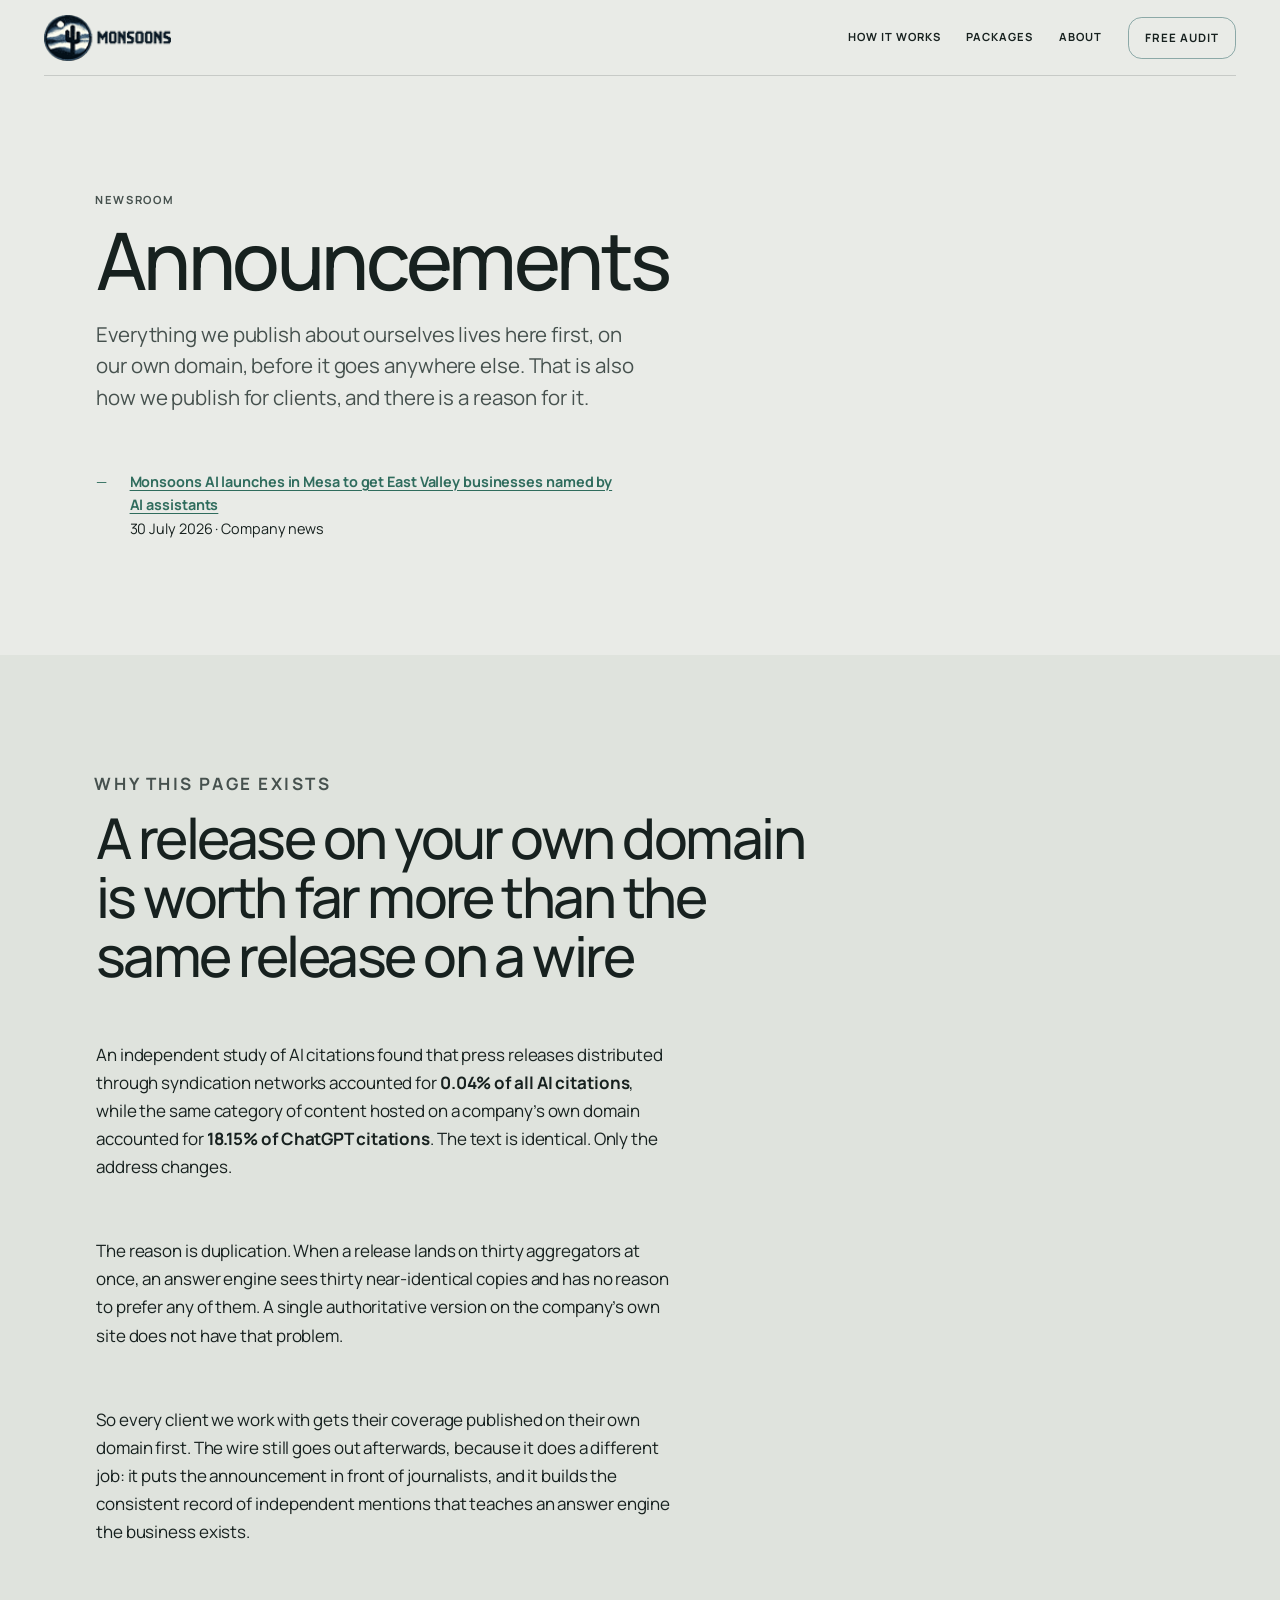
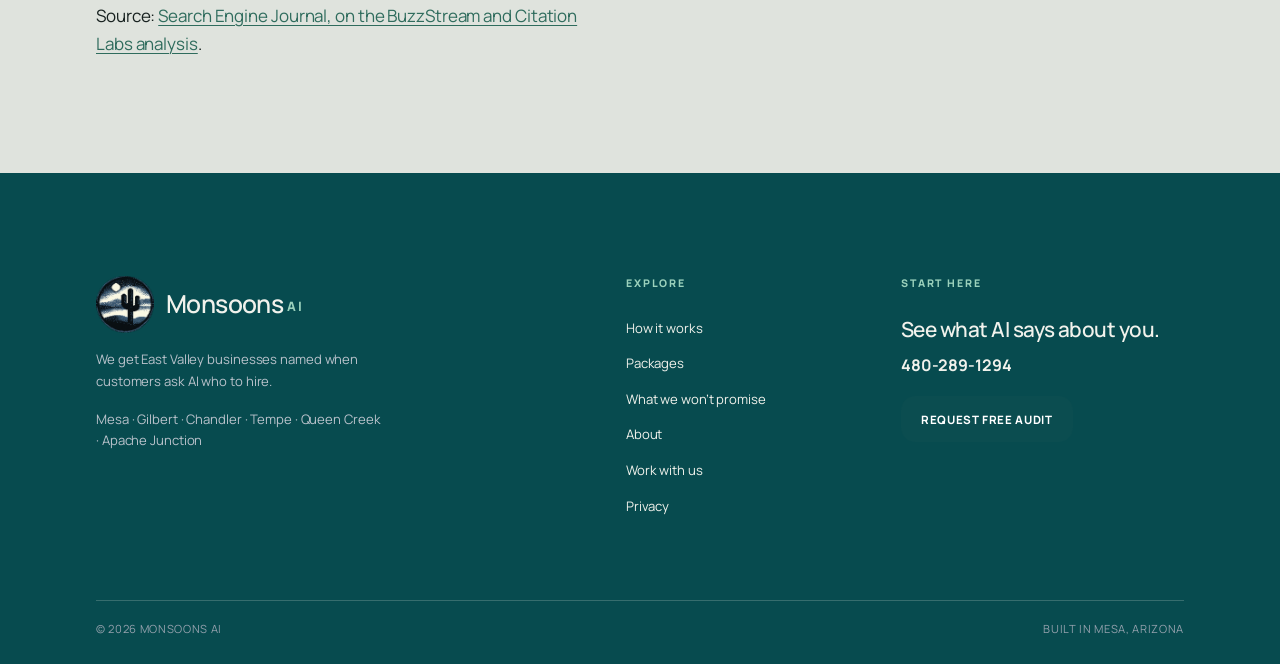
==== commit 067044a3: "Refine site with cleaner Monsoons design system" ====
--- a/news/index.html
+++ b/news/index.html
@@ -13,7 +13,7 @@
     <link rel="apple-touch-icon" href="../assets/apple-touch-icon.png" />
     <link rel="preload" href="../assets/fonts/Fraunces-var.woff2" as="font" type="font/woff2" crossorigin />
     <link rel="preload" href="../assets/fonts/Manrope-var.woff2" as="font" type="font/woff2" crossorigin />
-    <link rel="stylesheet" href="../assets/site.css?v=2" />
+    <link rel="stylesheet" href="../assets/site.css?v=3" />
     <meta property="og:type" content="website" />
     <meta property="og:title" content="Newsroom | Monsoons" />
     <meta property="og:description" content="Announcements from Monsoons AI, Mesa, Arizona." />
@@ -135,6 +135,5 @@
       </div>
     </footer>
     <script type="module" src="../assets/nav.js?v=2"></script>
-    <script type="module" src="../assets/logo-resolve.js?v=2"></script>
   </body>
 </html>
--- a/assets/site.css
+++ b/assets/site.css
@@ -1327,7 +1327,14 @@
   gap: 0.5rem;
   font-size: 1.24rem;
 }
-.plans--grid .plan--feature { grid-column: span 2; }
+/* Six packages now, so the feature card no longer spans two columns: 2 + 5 singles is
+   7 cells in a 3-column grid, which orphans the last row — the exact problem the span
+   was introduced to solve when there were five. Six equal cells fill 3x2 exactly, and
+   the feature gets its emphasis from a rule and a tint instead of from width. */
+.plans--grid .plan--feature {
+  box-shadow: inset 0 3px 0 var(--verdigris);
+  background: rgba(63, 122, 107, 0.04);
+}
 .plans--grid .plan--feature .plan__name { font-size: 1.42rem; }
 .plans--grid .plan--feature .plan__desc { max-width: 56ch; font-size: var(--t-sm); }
 .plans--grid .plan--feature .plan__price { font-size: 1.5rem; }
@@ -1337,11 +1344,9 @@
    column, or it would be the only full-width cell in a single-column stack. */
 @media (max-width: 900px) {
   .plans--grid { grid-template-columns: repeat(2, minmax(0, 1fr)); }
-  .plans--grid .plan--feature { grid-column: span 2; }
 }
 @media (max-width: 560px) {
   .plans--grid { grid-template-columns: minmax(0, 1fr); }
-  .plans--grid .plan--feature { grid-column: span 1; }
 }
 
 /* Deliberately no global list-measure rule here. An earlier attempt at one left a
@@ -1660,3 +1665,454 @@
   }
   .answer__you { margin-top: 0; }
 }
+
+/* ============================================================
+   Clean system — informed by Sondera's restraint, owned by Monsoons.
+
+   The earlier system leaned on a floating glass nav, heavy serif display type,
+   pill controls, dark full-bleed panels and several simultaneous dither effects.
+   This final layer deliberately simplifies the experience without changing the
+   site's content model: one quiet shell, one strong type voice, clear controls,
+   generous space and motion saved for a single environmental plate.
+   ============================================================ */
+
+:root {
+  --indigo: #0b4d50;
+  --indigo-2: #124f51;
+  --bone: #f1f2ec;
+  --paper: #e9ebe7;
+  --paper-2: #dfe3dd;
+  --ink: #17211f;
+  --ink-2: #46514e;
+  --slate: #5c6764;
+  --verdigris: #2f6c5d;
+  --verdigris-text: #285e52;
+  --verdigris-lt: #9bd1bc;
+  --line: rgba(23, 33, 31, 0.16);
+  --line-dk: rgba(241, 242, 236, 0.22);
+  --display: 'Manrope', system-ui, sans-serif;
+  --r-sm: 0.85rem;
+  --t-lg: clamp(2rem, 4.4vw, 3.55rem);
+  --t-xl: clamp(2.85rem, 6.2vw, 5rem);
+  --nav-h: 76px;
+  --nav-gutter: 0px;
+}
+
+body {
+  background: var(--paper);
+  font-size: 1rem;
+  line-height: 1.65;
+}
+
+h1,
+h2,
+h3 {
+  font-family: var(--body);
+  font-weight: 500;
+  font-variation-settings: normal;
+  letter-spacing: -0.045em;
+}
+
+h1 { line-height: 0.98; }
+h2 { line-height: 1.04; }
+h3 { line-height: 1.25; letter-spacing: -0.025em; }
+em.mark { font-family: 'Fraunces', Georgia, serif; font-weight: 470; }
+
+.label {
+  font-size: 0.7rem;
+  font-weight: 700;
+  letter-spacing: 0.15em;
+}
+
+.lede {
+  line-height: 1.55;
+}
+
+/* A header in the document flow gives the opening message room to breathe. */
+.nav {
+  position: relative;
+  top: auto;
+  z-index: 30;
+  padding: 0 var(--pad);
+  background: var(--paper);
+  pointer-events: auto;
+}
+
+.nav__inner {
+  max-width: 78rem;
+  min-height: var(--nav-h);
+  padding: 0;
+  gap: clamp(1.5rem, 3vw, 3rem);
+  border: 0;
+  border-bottom: 1px solid var(--line);
+  border-radius: 0;
+  background: transparent;
+  backdrop-filter: none;
+  -webkit-backdrop-filter: none;
+  box-shadow: none;
+  animation: none;
+}
+
+.nav + .hero { margin-top: 0; }
+.nav__lockup { height: 46px; }
+.nav__links { gap: clamp(1rem, 2vw, 1.6rem); }
+.nav__links a {
+  padding: 0.7rem 0;
+  color: var(--ink);
+  font-size: 0.7rem;
+  font-weight: 700;
+  letter-spacing: 0.09em;
+  text-transform: uppercase;
+}
+
+.nav__links a::after { height: 2px; bottom: 0.3rem; }
+
+/* Calm, compact controls: clear rectangles, no arrows or floating shadows. */
+.btn {
+  min-height: 46px;
+  padding: 0.74rem 1.2rem;
+  border-radius: 0.85rem;
+  background: var(--indigo);
+  border-color: var(--indigo);
+  box-shadow: none;
+  font-size: 0.72rem;
+  font-weight: 750;
+  letter-spacing: 0.055em;
+  text-transform: uppercase;
+}
+
+.btn::before,
+.btn::after { content: none; }
+.btn:hover {
+  background: #123f41;
+  border-color: #123f41;
+  transform: none;
+}
+
+.btn--quiet {
+  color: var(--indigo);
+  background: transparent;
+  border-color: rgba(11, 77, 80, 0.42);
+}
+
+.btn--quiet:hover {
+  color: var(--bone);
+  background: var(--indigo);
+  border-color: var(--indigo);
+}
+
+.btn--onDark {
+  color: var(--indigo);
+  background: var(--bone);
+  border-color: var(--bone);
+}
+
+.btn--onDark:hover {
+  color: var(--bone);
+  background: transparent;
+  border-color: rgba(241, 242, 236, 0.62);
+}
+
+.nav .btn {
+  min-height: 42px;
+  padding-inline: 1rem;
+}
+
+/* The home hero is a quiet framed canvas with content at the center. */
+.hero {
+  min-height: clamp(600px, 75vh, 730px);
+  margin: 0 var(--pad);
+  padding: 0 clamp(1.25rem, 5vw, 5rem);
+  align-items: center;
+  isolation: isolate;
+  color: var(--ink);
+  background:
+    radial-gradient(circle at 12% 12%, rgba(255, 255, 255, 0.72), transparent 31%),
+    linear-gradient(145deg, #dde2dc 0%, #d3dbd5 100%);
+  border: 1px solid rgba(23, 33, 31, 0.09);
+}
+
+.hero::before {
+  content: '';
+  position: absolute;
+  inset: 0;
+  z-index: -1;
+  opacity: 0.5;
+  background-image: radial-gradient(rgba(47, 108, 93, 0.24) 1px, transparent 1px);
+  background-size: 22px 22px;
+  -webkit-mask-image: linear-gradient(110deg, transparent 5%, #000 48%, transparent 88%);
+  mask-image: linear-gradient(110deg, transparent 5%, #000 48%, transparent 88%);
+}
+
+.hero::after {
+  background:
+    radial-gradient(circle at 84% 78%, rgba(47, 108, 93, 0.12), transparent 28%),
+    linear-gradient(to bottom, transparent 65%, rgba(233, 235, 231, 0.3));
+}
+
+.hero__inner {
+  align-items: center;
+  text-align: center;
+  max-width: 52rem;
+  padding: clamp(5.5rem, 11vw, 8rem) 0;
+  gap: 1.3rem;
+}
+
+.hero__inner h1 {
+  max-width: 15ch;
+  color: var(--ink);
+  font-size: clamp(3.15rem, 6.2vw, 5rem);
+  font-weight: 500;
+}
+
+.hero .label { color: var(--verdigris-text); }
+.hero .lede {
+  color: var(--ink-2);
+  max-width: 48ch;
+  font-size: clamp(1.05rem, 1.8vw, 1.22rem);
+}
+
+.hero em.mark { color: var(--verdigris); }
+.hero__cta {
+  justify-content: center;
+  max-width: 44rem;
+  margin-top: 0.45rem;
+}
+.hero__note { color: var(--ink-2); }
+
+/* Interior heroes keep their distinctive desert photography, but now sit as
+   composed panels rather than immersive full-bleed movie frames. */
+.page-hero {
+  min-height: clamp(500px, 64vh, 640px);
+  margin: 0 var(--pad);
+  padding: 0 clamp(1.5rem, 5vw, 4.5rem);
+  border: 1px solid rgba(23, 33, 31, 0.1);
+}
+
+.page-hero::before {
+  background:
+    linear-gradient(90deg, rgba(8, 48, 49, 0.94) 0%, rgba(8, 48, 49, 0.76) 42%, rgba(8, 48, 49, 0.12) 84%),
+    linear-gradient(0deg, rgba(8, 48, 49, 0.62) 0%, transparent 56%);
+}
+
+.page-hero__inner {
+  max-width: 68rem;
+  padding: clamp(5.5rem, 10vw, 8rem) 0 clamp(3.5rem, 7vw, 5rem);
+}
+
+.page-hero h1 {
+  max-width: 16ch;
+  font-size: clamp(2.8rem, 6vw, 4.8rem);
+  font-weight: 500;
+  line-height: 1;
+}
+
+/* Wider rhythm, fewer color changes, and thin rules instead of decoration. */
+.section {
+  padding: clamp(5rem, 9vw, 8rem) var(--pad);
+}
+
+.plate + .section,
+.band + .section,
+.hero + .section {
+  padding-top: clamp(5rem, 9vw, 8rem);
+}
+
+.section + .section:not(.section--tint):not(.section--dark) {
+  border-top: 1px solid var(--line);
+}
+
+.section--tint { background: var(--paper-2); }
+.section--dark {
+  background: var(--indigo);
+  color: var(--bone);
+}
+
+.wrap,
+.footer__inner,
+.footer__bottom {
+  max-width: 68rem;
+}
+
+.wrap { gap: clamp(2rem, 5vw, 3.5rem); }
+.head { gap: 0.7rem; max-width: 50rem; }
+.head .lede { margin-top: 0.55rem; }
+
+/* Editorial surfaces all share one restrained material language. */
+.tier,
+.callout,
+.answer,
+.plans--grid .plan,
+.form,
+.faq details {
+  border-color: var(--line);
+  border-radius: 1rem;
+  background: rgba(255, 255, 255, 0.34);
+  box-shadow: none;
+}
+
+.plans--grid {
+  max-width: none;
+  gap: 0.8rem;
+  border: 0;
+}
+
+.plans--grid .plan {
+  padding: 1.5rem;
+  border: 1px solid var(--line);
+}
+
+.plans--grid .plan:last-child { border-bottom: 1px solid var(--line); }
+.plans--grid .plan--feature {
+  background: rgba(255, 255, 255, 0.58);
+  border-color: rgba(47, 108, 93, 0.42);
+  box-shadow: none;
+}
+
+.plan__name,
+.plan__price,
+.tier__price,
+.pull,
+.footer__wordmark,
+.footer__contact strong {
+  font-family: var(--body);
+}
+
+.plan__name,
+.tier__price,
+.footer__wordmark,
+.footer__contact strong {
+  font-weight: 550;
+  letter-spacing: -0.025em;
+}
+
+.answer {
+  padding: clamp(1.5rem, 3vw, 2rem);
+}
+.answer--after {
+  padding-inline: clamp(1.5rem, 3vw, 2rem);
+  background: rgba(255, 255, 255, 0.58);
+  box-shadow: none;
+  border-color: rgba(47, 108, 93, 0.42);
+}
+
+.steps li::before {
+  border-radius: 0.65rem;
+  background: transparent;
+  border: 1px solid rgba(47, 108, 93, 0.45);
+}
+
+.jump a,
+.is-you__tag {
+  border-radius: 0.65rem;
+}
+
+/* Keep one atmospheric motion moment; make it a framed interlude. */
+.band,
+.plate {
+  margin-inline: var(--pad);
+}
+
+.band {
+  min-height: min(78vh, 680px);
+}
+
+.plate--bridge { min-height: min(70vh, 580px); }
+.plate--grove,
+.plate--saguaro { min-height: min(64vh, 520px); }
+.plate--plaza { min-height: min(58vh, 470px); }
+
+/* The footer is the page's strongest color field and its final orientation aid. */
+.footer {
+  margin-top: 0;
+  padding: clamp(4.5rem, 8vw, 7rem) var(--pad) 1.6rem;
+  background: #074b4f;
+  border-top: 0;
+}
+
+.footer__inner {
+  grid-template-columns: minmax(18rem, 1.6fr) minmax(9rem, 0.7fr) minmax(15rem, 1fr);
+}
+
+.footer__mark { width: 58px; height: 58px; }
+.footer__wordmark { font-size: 1.55rem; }
+.footer__bottom { border-color: rgba(241, 242, 236, 0.2); }
+
+@media (max-width: 860px) {
+  :root { --nav-h: 72px; }
+
+  .nav__toggle {
+    border-radius: 0.75rem;
+    background: transparent;
+  }
+
+  .nav__panel {
+    top: calc(100% + 0.5rem);
+    padding: 0.5rem;
+    border: 1px solid var(--line);
+    border-radius: 1rem;
+    background: rgba(233, 235, 231, 0.98);
+    backdrop-filter: none;
+    -webkit-backdrop-filter: none;
+    box-shadow: 0 16px 36px rgba(23, 33, 31, 0.16);
+  }
+
+  .nav__links a {
+    border-radius: 0.7rem;
+    font-size: 0.8rem;
+  }
+}
+
+@media (max-width: 700px) {
+  :root { --pad: 1rem; }
+
+  .nav__lockup { height: 40px; }
+  .nav__cta { display: none; }
+
+  .hero,
+  .page-hero,
+  .band,
+  .plate {
+    margin-inline: var(--pad);
+  }
+
+  .hero {
+    min-height: 650px;
+    padding-inline: 1.25rem;
+  }
+
+  .hero__inner {
+    padding: 5.5rem 0;
+  }
+
+  .hero__inner h1 {
+    font-size: clamp(2.65rem, 12vw, 3.7rem);
+    max-width: 12ch;
+  }
+
+  .hero__cta {
+    width: 100%;
+    flex-direction: column;
+  }
+
+  .hero__cta .btn { width: 100%; }
+  .hero__note { max-width: 34ch; }
+
+  .page-hero {
+    min-height: 540px;
+    padding-inline: 1.25rem;
+  }
+
+  .page-hero h1 { font-size: clamp(2.55rem, 12vw, 3.65rem); }
+  .section { padding-block: 4.75rem; }
+  .plans--grid { gap: 0.7rem; }
+
+  .footer__inner {
+    grid-template-columns: minmax(0, 1fr);
+  }
+
+  .footer__bottom {
+    align-items: flex-start;
+    flex-direction: column;
+  }
+}
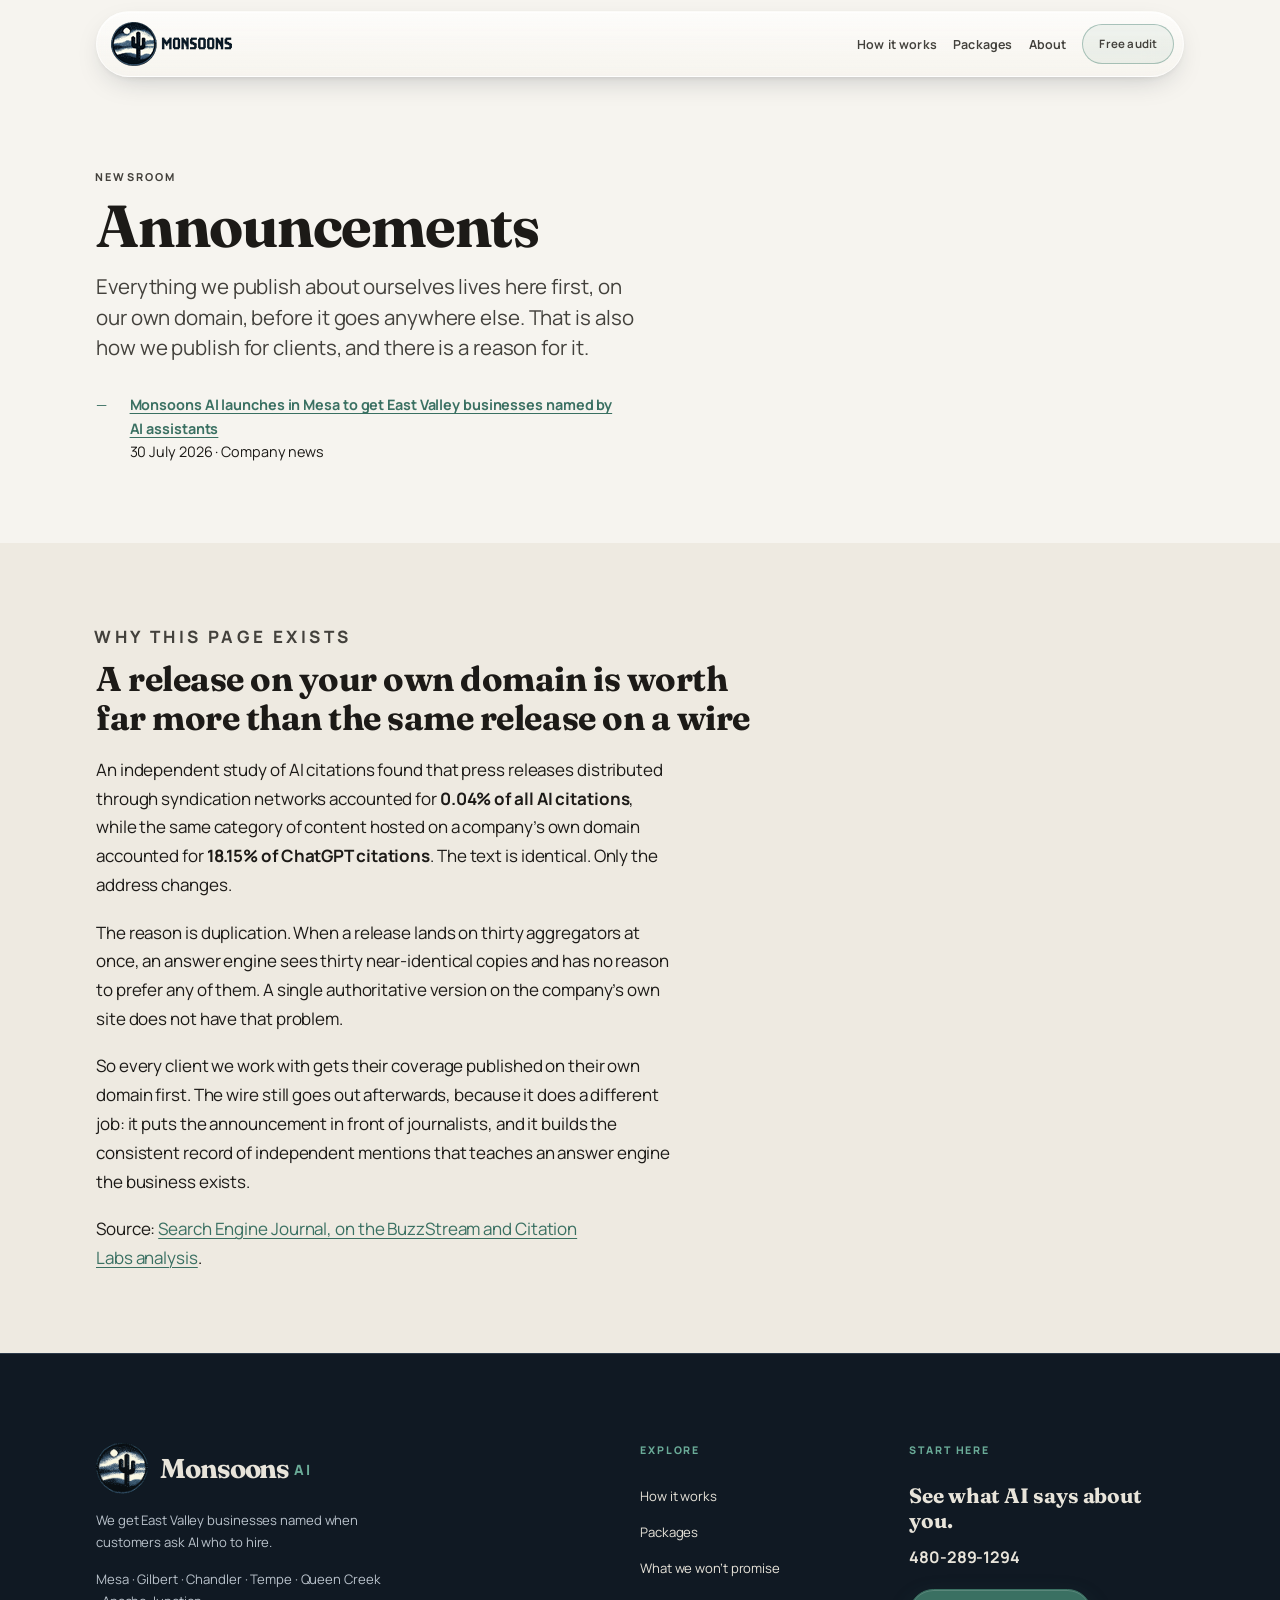
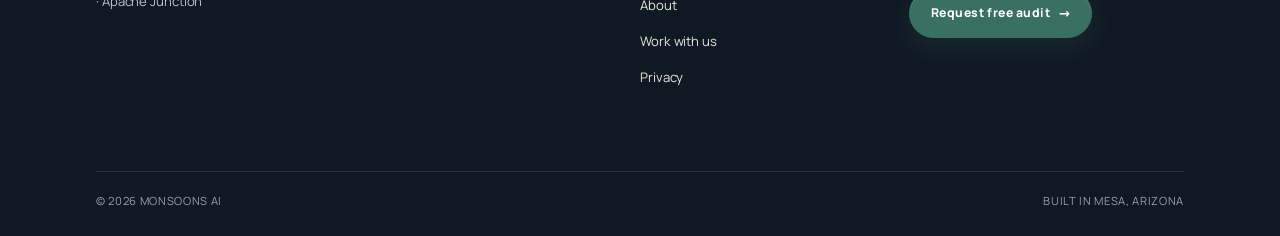
==== commit 0343fec8: "Revert "Refine site with cleaner Monsoons design system" This reverts commit 067044a3fed5fbfc7443ae4" ====
--- a/news/index.html
+++ b/news/index.html
@@ -13,7 +13,7 @@
     <link rel="apple-touch-icon" href="../assets/apple-touch-icon.png" />
     <link rel="preload" href="../assets/fonts/Fraunces-var.woff2" as="font" type="font/woff2" crossorigin />
     <link rel="preload" href="../assets/fonts/Manrope-var.woff2" as="font" type="font/woff2" crossorigin />
-    <link rel="stylesheet" href="../assets/site.css?v=3" />
+    <link rel="stylesheet" href="../assets/site.css?v=2" />
     <meta property="og:type" content="website" />
     <meta property="og:title" content="Newsroom | Monsoons" />
     <meta property="og:description" content="Announcements from Monsoons AI, Mesa, Arizona." />
@@ -135,5 +135,6 @@
       </div>
     </footer>
     <script type="module" src="../assets/nav.js?v=2"></script>
+    <script type="module" src="../assets/logo-resolve.js?v=2"></script>
   </body>
 </html>
--- a/assets/site.css
+++ b/assets/site.css
@@ -1665,454 +1665,3 @@
   }
   .answer__you { margin-top: 0; }
 }
-
-/* ============================================================
-   Clean system — informed by Sondera's restraint, owned by Monsoons.
-
-   The earlier system leaned on a floating glass nav, heavy serif display type,
-   pill controls, dark full-bleed panels and several simultaneous dither effects.
-   This final layer deliberately simplifies the experience without changing the
-   site's content model: one quiet shell, one strong type voice, clear controls,
-   generous space and motion saved for a single environmental plate.
-   ============================================================ */
-
-:root {
-  --indigo: #0b4d50;
-  --indigo-2: #124f51;
-  --bone: #f1f2ec;
-  --paper: #e9ebe7;
-  --paper-2: #dfe3dd;
-  --ink: #17211f;
-  --ink-2: #46514e;
-  --slate: #5c6764;
-  --verdigris: #2f6c5d;
-  --verdigris-text: #285e52;
-  --verdigris-lt: #9bd1bc;
-  --line: rgba(23, 33, 31, 0.16);
-  --line-dk: rgba(241, 242, 236, 0.22);
-  --display: 'Manrope', system-ui, sans-serif;
-  --r-sm: 0.85rem;
-  --t-lg: clamp(2rem, 4.4vw, 3.55rem);
-  --t-xl: clamp(2.85rem, 6.2vw, 5rem);
-  --nav-h: 76px;
-  --nav-gutter: 0px;
-}
-
-body {
-  background: var(--paper);
-  font-size: 1rem;
-  line-height: 1.65;
-}
-
-h1,
-h2,
-h3 {
-  font-family: var(--body);
-  font-weight: 500;
-  font-variation-settings: normal;
-  letter-spacing: -0.045em;
-}
-
-h1 { line-height: 0.98; }
-h2 { line-height: 1.04; }
-h3 { line-height: 1.25; letter-spacing: -0.025em; }
-em.mark { font-family: 'Fraunces', Georgia, serif; font-weight: 470; }
-
-.label {
-  font-size: 0.7rem;
-  font-weight: 700;
-  letter-spacing: 0.15em;
-}
-
-.lede {
-  line-height: 1.55;
-}
-
-/* A header in the document flow gives the opening message room to breathe. */
-.nav {
-  position: relative;
-  top: auto;
-  z-index: 30;
-  padding: 0 var(--pad);
-  background: var(--paper);
-  pointer-events: auto;
-}
-
-.nav__inner {
-  max-width: 78rem;
-  min-height: var(--nav-h);
-  padding: 0;
-  gap: clamp(1.5rem, 3vw, 3rem);
-  border: 0;
-  border-bottom: 1px solid var(--line);
-  border-radius: 0;
-  background: transparent;
-  backdrop-filter: none;
-  -webkit-backdrop-filter: none;
-  box-shadow: none;
-  animation: none;
-}
-
-.nav + .hero { margin-top: 0; }
-.nav__lockup { height: 46px; }
-.nav__links { gap: clamp(1rem, 2vw, 1.6rem); }
-.nav__links a {
-  padding: 0.7rem 0;
-  color: var(--ink);
-  font-size: 0.7rem;
-  font-weight: 700;
-  letter-spacing: 0.09em;
-  text-transform: uppercase;
-}
-
-.nav__links a::after { height: 2px; bottom: 0.3rem; }
-
-/* Calm, compact controls: clear rectangles, no arrows or floating shadows. */
-.btn {
-  min-height: 46px;
-  padding: 0.74rem 1.2rem;
-  border-radius: 0.85rem;
-  background: var(--indigo);
-  border-color: var(--indigo);
-  box-shadow: none;
-  font-size: 0.72rem;
-  font-weight: 750;
-  letter-spacing: 0.055em;
-  text-transform: uppercase;
-}
-
-.btn::before,
-.btn::after { content: none; }
-.btn:hover {
-  background: #123f41;
-  border-color: #123f41;
-  transform: none;
-}
-
-.btn--quiet {
-  color: var(--indigo);
-  background: transparent;
-  border-color: rgba(11, 77, 80, 0.42);
-}
-
-.btn--quiet:hover {
-  color: var(--bone);
-  background: var(--indigo);
-  border-color: var(--indigo);
-}
-
-.btn--onDark {
-  color: var(--indigo);
-  background: var(--bone);
-  border-color: var(--bone);
-}
-
-.btn--onDark:hover {
-  color: var(--bone);
-  background: transparent;
-  border-color: rgba(241, 242, 236, 0.62);
-}
-
-.nav .btn {
-  min-height: 42px;
-  padding-inline: 1rem;
-}
-
-/* The home hero is a quiet framed canvas with content at the center. */
-.hero {
-  min-height: clamp(600px, 75vh, 730px);
-  margin: 0 var(--pad);
-  padding: 0 clamp(1.25rem, 5vw, 5rem);
-  align-items: center;
-  isolation: isolate;
-  color: var(--ink);
-  background:
-    radial-gradient(circle at 12% 12%, rgba(255, 255, 255, 0.72), transparent 31%),
-    linear-gradient(145deg, #dde2dc 0%, #d3dbd5 100%);
-  border: 1px solid rgba(23, 33, 31, 0.09);
-}
-
-.hero::before {
-  content: '';
-  position: absolute;
-  inset: 0;
-  z-index: -1;
-  opacity: 0.5;
-  background-image: radial-gradient(rgba(47, 108, 93, 0.24) 1px, transparent 1px);
-  background-size: 22px 22px;
-  -webkit-mask-image: linear-gradient(110deg, transparent 5%, #000 48%, transparent 88%);
-  mask-image: linear-gradient(110deg, transparent 5%, #000 48%, transparent 88%);
-}
-
-.hero::after {
-  background:
-    radial-gradient(circle at 84% 78%, rgba(47, 108, 93, 0.12), transparent 28%),
-    linear-gradient(to bottom, transparent 65%, rgba(233, 235, 231, 0.3));
-}
-
-.hero__inner {
-  align-items: center;
-  text-align: center;
-  max-width: 52rem;
-  padding: clamp(5.5rem, 11vw, 8rem) 0;
-  gap: 1.3rem;
-}
-
-.hero__inner h1 {
-  max-width: 15ch;
-  color: var(--ink);
-  font-size: clamp(3.15rem, 6.2vw, 5rem);
-  font-weight: 500;
-}
-
-.hero .label { color: var(--verdigris-text); }
-.hero .lede {
-  color: var(--ink-2);
-  max-width: 48ch;
-  font-size: clamp(1.05rem, 1.8vw, 1.22rem);
-}
-
-.hero em.mark { color: var(--verdigris); }
-.hero__cta {
-  justify-content: center;
-  max-width: 44rem;
-  margin-top: 0.45rem;
-}
-.hero__note { color: var(--ink-2); }
-
-/* Interior heroes keep their distinctive desert photography, but now sit as
-   composed panels rather than immersive full-bleed movie frames. */
-.page-hero {
-  min-height: clamp(500px, 64vh, 640px);
-  margin: 0 var(--pad);
-  padding: 0 clamp(1.5rem, 5vw, 4.5rem);
-  border: 1px solid rgba(23, 33, 31, 0.1);
-}
-
-.page-hero::before {
-  background:
-    linear-gradient(90deg, rgba(8, 48, 49, 0.94) 0%, rgba(8, 48, 49, 0.76) 42%, rgba(8, 48, 49, 0.12) 84%),
-    linear-gradient(0deg, rgba(8, 48, 49, 0.62) 0%, transparent 56%);
-}
-
-.page-hero__inner {
-  max-width: 68rem;
-  padding: clamp(5.5rem, 10vw, 8rem) 0 clamp(3.5rem, 7vw, 5rem);
-}
-
-.page-hero h1 {
-  max-width: 16ch;
-  font-size: clamp(2.8rem, 6vw, 4.8rem);
-  font-weight: 500;
-  line-height: 1;
-}
-
-/* Wider rhythm, fewer color changes, and thin rules instead of decoration. */
-.section {
-  padding: clamp(5rem, 9vw, 8rem) var(--pad);
-}
-
-.plate + .section,
-.band + .section,
-.hero + .section {
-  padding-top: clamp(5rem, 9vw, 8rem);
-}
-
-.section + .section:not(.section--tint):not(.section--dark) {
-  border-top: 1px solid var(--line);
-}
-
-.section--tint { background: var(--paper-2); }
-.section--dark {
-  background: var(--indigo);
-  color: var(--bone);
-}
-
-.wrap,
-.footer__inner,
-.footer__bottom {
-  max-width: 68rem;
-}
-
-.wrap { gap: clamp(2rem, 5vw, 3.5rem); }
-.head { gap: 0.7rem; max-width: 50rem; }
-.head .lede { margin-top: 0.55rem; }
-
-/* Editorial surfaces all share one restrained material language. */
-.tier,
-.callout,
-.answer,
-.plans--grid .plan,
-.form,
-.faq details {
-  border-color: var(--line);
-  border-radius: 1rem;
-  background: rgba(255, 255, 255, 0.34);
-  box-shadow: none;
-}
-
-.plans--grid {
-  max-width: none;
-  gap: 0.8rem;
-  border: 0;
-}
-
-.plans--grid .plan {
-  padding: 1.5rem;
-  border: 1px solid var(--line);
-}
-
-.plans--grid .plan:last-child { border-bottom: 1px solid var(--line); }
-.plans--grid .plan--feature {
-  background: rgba(255, 255, 255, 0.58);
-  border-color: rgba(47, 108, 93, 0.42);
-  box-shadow: none;
-}
-
-.plan__name,
-.plan__price,
-.tier__price,
-.pull,
-.footer__wordmark,
-.footer__contact strong {
-  font-family: var(--body);
-}
-
-.plan__name,
-.tier__price,
-.footer__wordmark,
-.footer__contact strong {
-  font-weight: 550;
-  letter-spacing: -0.025em;
-}
-
-.answer {
-  padding: clamp(1.5rem, 3vw, 2rem);
-}
-.answer--after {
-  padding-inline: clamp(1.5rem, 3vw, 2rem);
-  background: rgba(255, 255, 255, 0.58);
-  box-shadow: none;
-  border-color: rgba(47, 108, 93, 0.42);
-}
-
-.steps li::before {
-  border-radius: 0.65rem;
-  background: transparent;
-  border: 1px solid rgba(47, 108, 93, 0.45);
-}
-
-.jump a,
-.is-you__tag {
-  border-radius: 0.65rem;
-}
-
-/* Keep one atmospheric motion moment; make it a framed interlude. */
-.band,
-.plate {
-  margin-inline: var(--pad);
-}
-
-.band {
-  min-height: min(78vh, 680px);
-}
-
-.plate--bridge { min-height: min(70vh, 580px); }
-.plate--grove,
-.plate--saguaro { min-height: min(64vh, 520px); }
-.plate--plaza { min-height: min(58vh, 470px); }
-
-/* The footer is the page's strongest color field and its final orientation aid. */
-.footer {
-  margin-top: 0;
-  padding: clamp(4.5rem, 8vw, 7rem) var(--pad) 1.6rem;
-  background: #074b4f;
-  border-top: 0;
-}
-
-.footer__inner {
-  grid-template-columns: minmax(18rem, 1.6fr) minmax(9rem, 0.7fr) minmax(15rem, 1fr);
-}
-
-.footer__mark { width: 58px; height: 58px; }
-.footer__wordmark { font-size: 1.55rem; }
-.footer__bottom { border-color: rgba(241, 242, 236, 0.2); }
-
-@media (max-width: 860px) {
-  :root { --nav-h: 72px; }
-
-  .nav__toggle {
-    border-radius: 0.75rem;
-    background: transparent;
-  }
-
-  .nav__panel {
-    top: calc(100% + 0.5rem);
-    padding: 0.5rem;
-    border: 1px solid var(--line);
-    border-radius: 1rem;
-    background: rgba(233, 235, 231, 0.98);
-    backdrop-filter: none;
-    -webkit-backdrop-filter: none;
-    box-shadow: 0 16px 36px rgba(23, 33, 31, 0.16);
-  }
-
-  .nav__links a {
-    border-radius: 0.7rem;
-    font-size: 0.8rem;
-  }
-}
-
-@media (max-width: 700px) {
-  :root { --pad: 1rem; }
-
-  .nav__lockup { height: 40px; }
-  .nav__cta { display: none; }
-
-  .hero,
-  .page-hero,
-  .band,
-  .plate {
-    margin-inline: var(--pad);
-  }
-
-  .hero {
-    min-height: 650px;
-    padding-inline: 1.25rem;
-  }
-
-  .hero__inner {
-    padding: 5.5rem 0;
-  }
-
-  .hero__inner h1 {
-    font-size: clamp(2.65rem, 12vw, 3.7rem);
-    max-width: 12ch;
-  }
-
-  .hero__cta {
-    width: 100%;
-    flex-direction: column;
-  }
-
-  .hero__cta .btn { width: 100%; }
-  .hero__note { max-width: 34ch; }
-
-  .page-hero {
-    min-height: 540px;
-    padding-inline: 1.25rem;
-  }
-
-  .page-hero h1 { font-size: clamp(2.55rem, 12vw, 3.65rem); }
-  .section { padding-block: 4.75rem; }
-  .plans--grid { gap: 0.7rem; }
-
-  .footer__inner {
-    grid-template-columns: minmax(0, 1fr);
-  }
-
-  .footer__bottom {
-    align-items: flex-start;
-    flex-direction: column;
-  }
-}
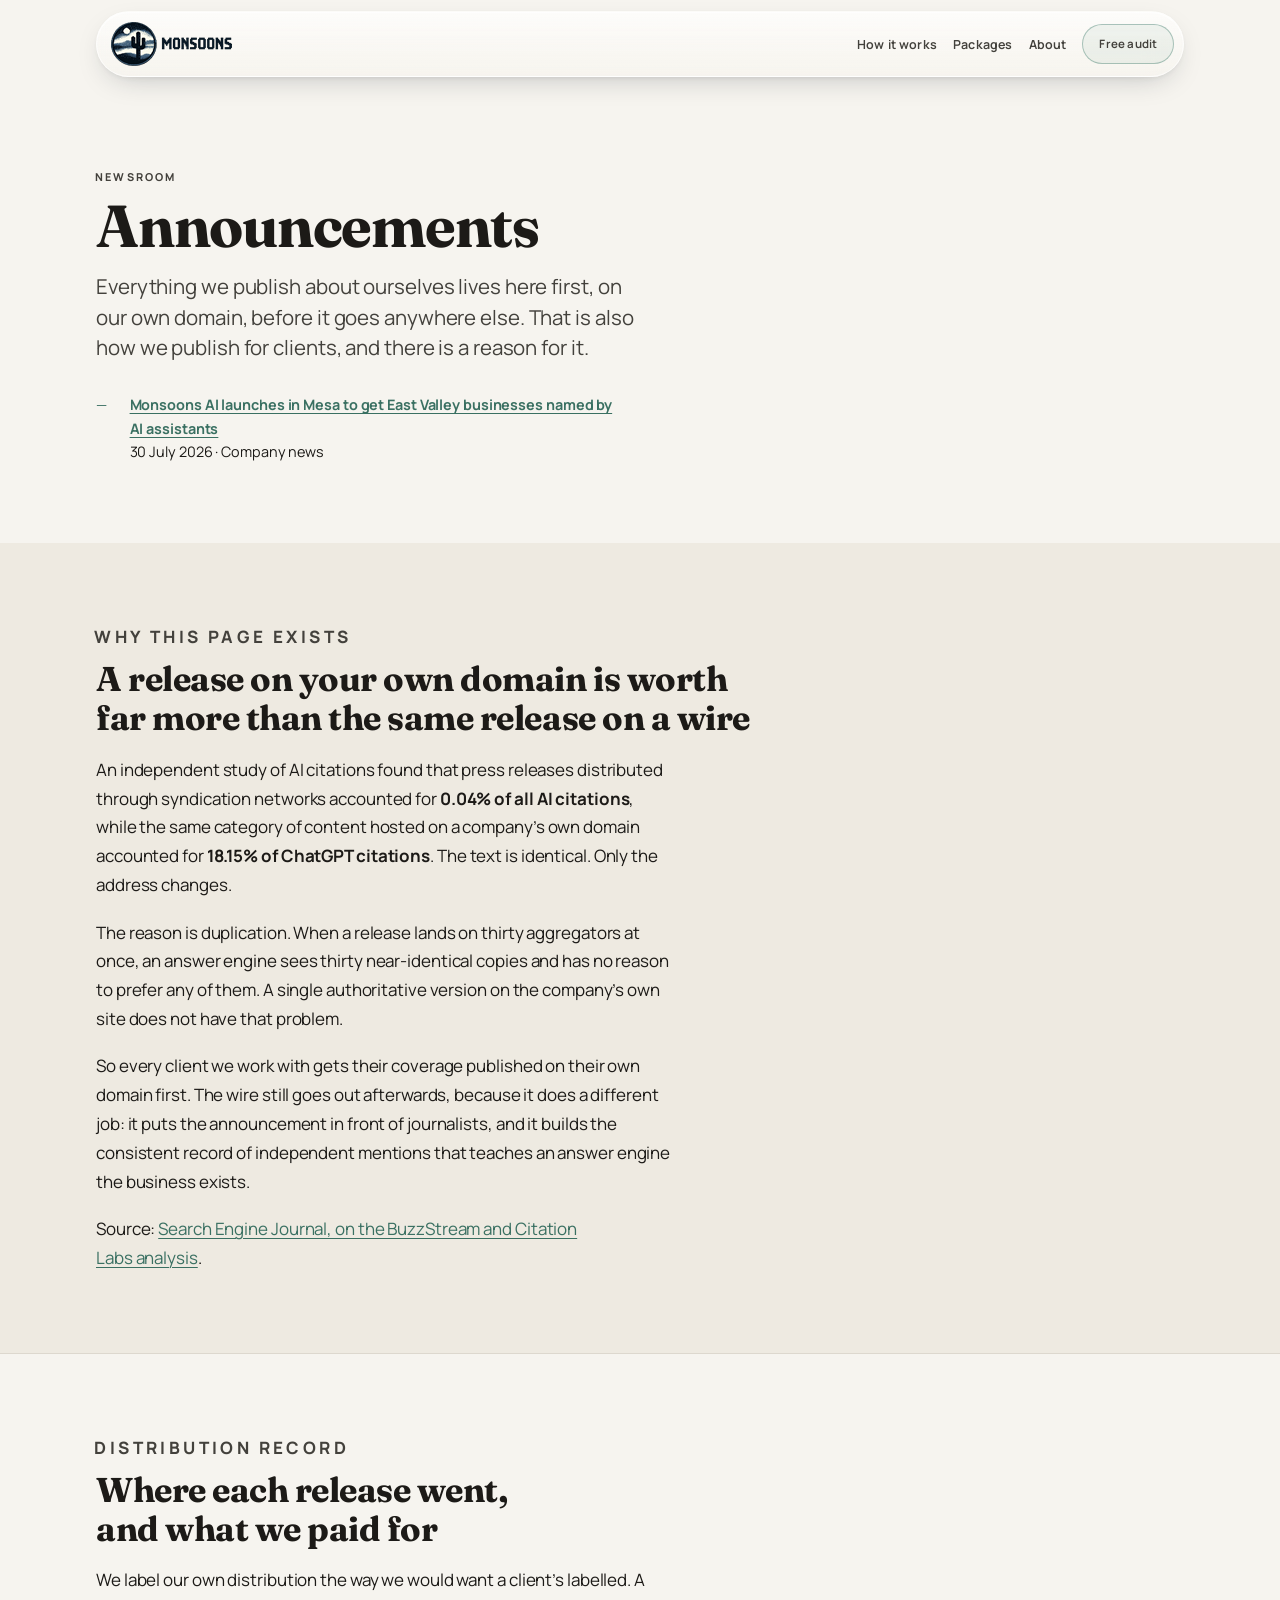
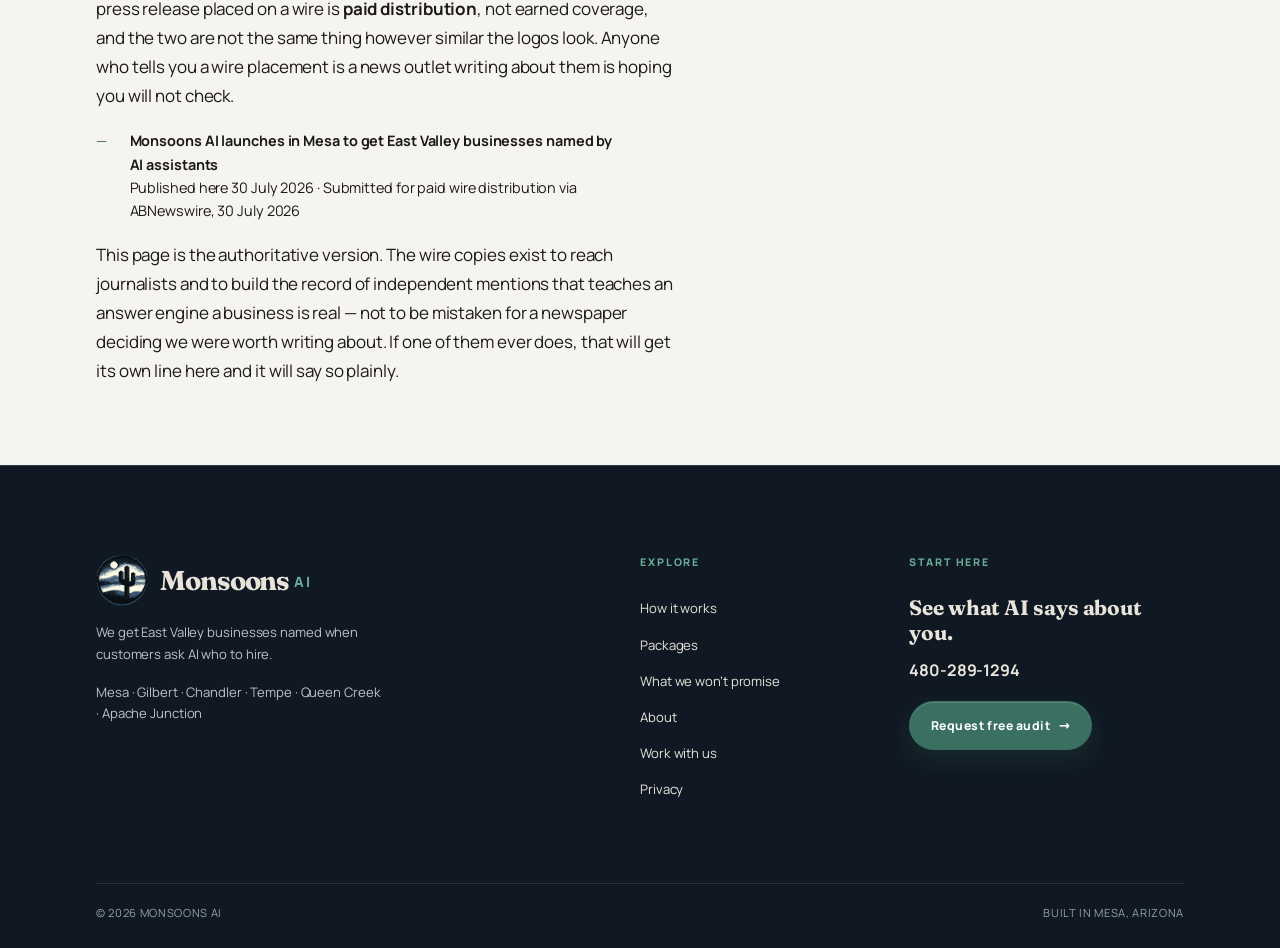
==== commit 36d1f14a: "Newsroom: log the wire submission, and label it paid distribution The release went out on ABNewswire" ====
--- a/news/index.html
+++ b/news/index.html
@@ -101,6 +101,39 @@
           </p>
         </div>
       </section>
+
+      <section class="section">
+        <div class="wrap prose">
+          <div class="head">
+            <p class="label">Distribution record</p>
+            <h2>Where each release went, and what we paid for</h2>
+          </div>
+          <p>
+            We label our own distribution the way we would want a client&rsquo;s labelled.
+            A press release placed on a wire is <strong>paid distribution</strong>, not
+            earned coverage, and the two are not the same thing however similar the logos
+            look. Anyone who tells you a wire placement is a news outlet writing about them
+            is hoping you will not check.
+          </p>
+          <ul class="wont">
+            <li>
+              <span>
+                <b>Monsoons AI launches in Mesa to get East Valley businesses named by AI
+                assistants</b>
+                <br />Published here 30 July 2026 &middot; Submitted for paid wire
+                distribution via ABNewswire, 30 July 2026
+              </span>
+            </li>
+          </ul>
+          <p>
+            This page is the authoritative version. The wire copies exist to reach
+            journalists and to build the record of independent mentions that teaches an
+            answer engine a business is real &mdash; not to be mistaken for a newspaper
+            deciding we were worth writing about. If one of them ever does, that will get
+            its own line here and it will say so plainly.
+          </p>
+        </div>
+      </section>
     </main>
 
     <footer class="footer">
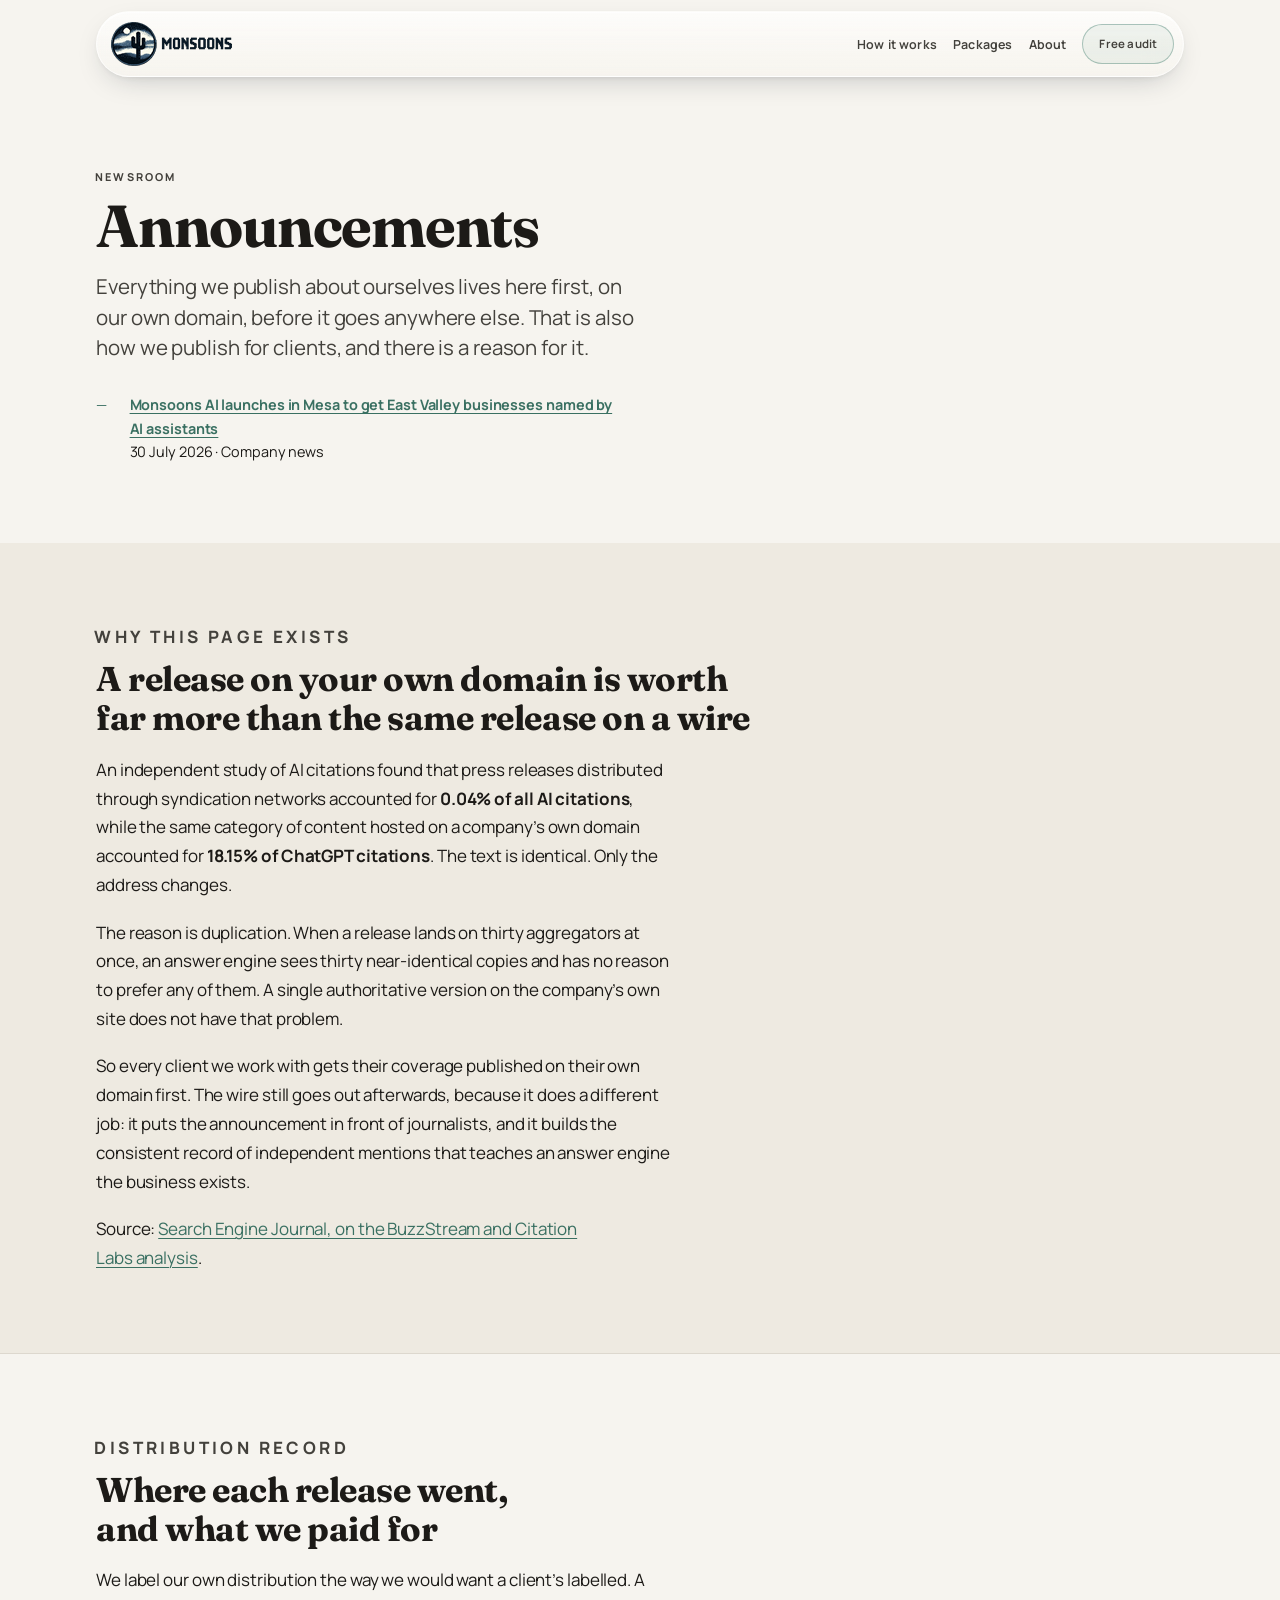
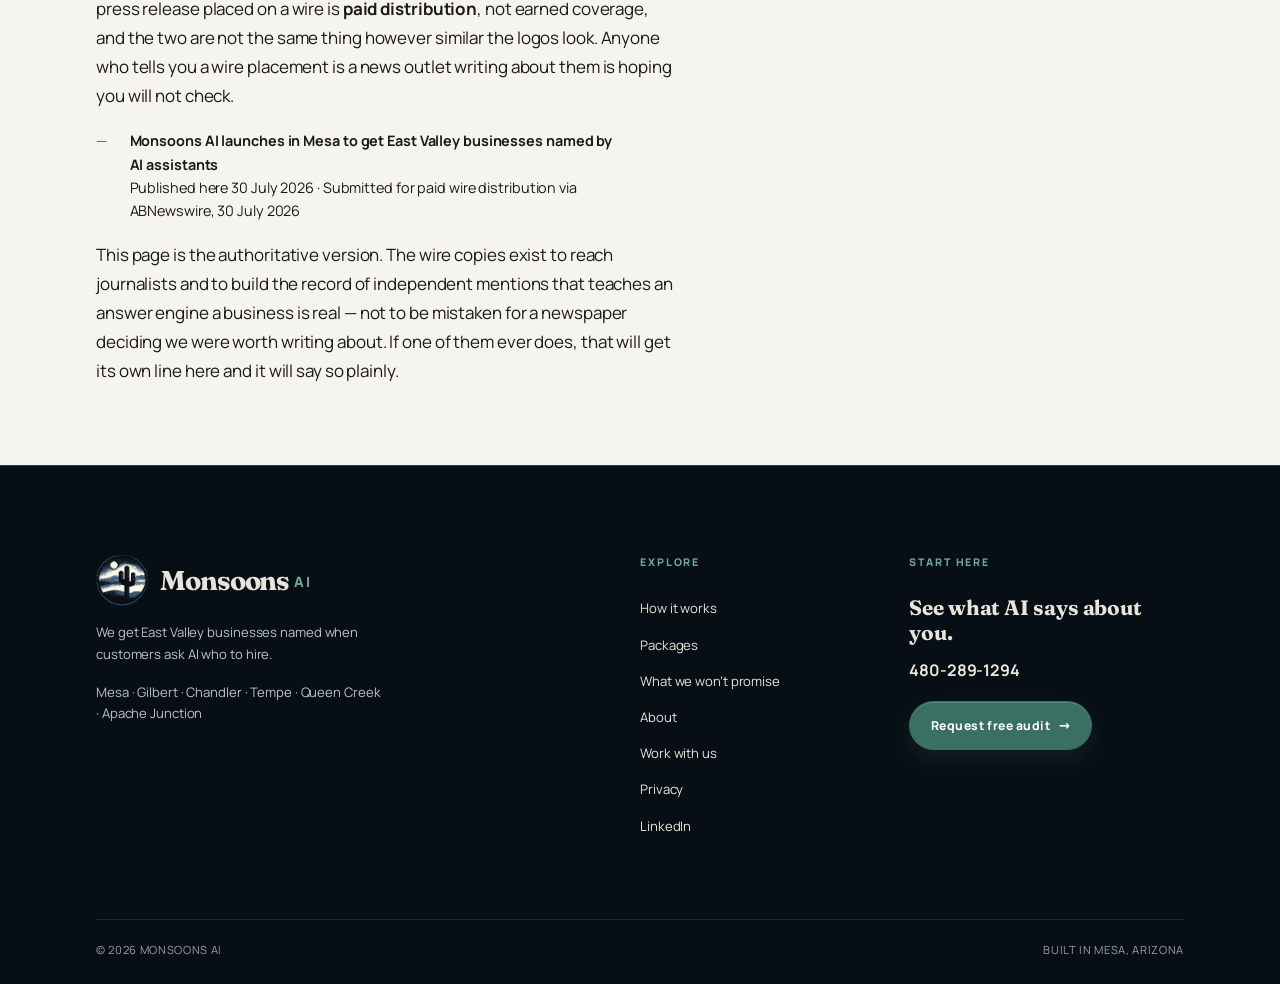
==== commit a503ae72: "Port the Codex pieces worth keeping, and dither the step numerals Selective, into the real styleshee" ====
--- a/news/index.html
+++ b/news/index.html
@@ -154,6 +154,7 @@
           <a href="../about.html">About</a>
           <a href="../work.html">Work with us</a>
           <a href="../privacy.html">Privacy</a>
+          <a href="https://www.linkedin.com/company/monsoons-ai/" rel="noopener">LinkedIn</a>
         </nav>
         <div class="footer__contact">
           <p class="footer__eyebrow">Start here</p>
--- a/assets/site.css
+++ b/assets/site.css
@@ -876,17 +876,57 @@
 
 /* ---------- numbered steps ---------- */
 
-.steps { list-style: none; margin: 0; padding: 0; display: grid; gap: 1.15rem; }
-.steps li { display: grid; grid-template-columns: 2.1rem 1fr; gap: 0.9rem; align-items: start; }
-.steps li::before {
-  content: counter(step);
-  counter-increment: step;
-  font-family: var(--display); font-size: 1.25rem; color: var(--verdigris);
-  line-height: 1.1;
-}
-.steps { counter-reset: step; }
-.steps h3 { margin-bottom: 0.15rem; }
-.steps p { font-size: var(--t-sm); color: var(--slate); }
+/* The numeral moved out of a ::before counter and into a real <span>. A pseudo
+   element cannot hold a canvas, and these numerals are dithered — see
+   assets/step-numbers.js. The span is also what makes each step a proper
+   two-column row instead of a marker hanging off the side of one. */
+.steps {
+  list-style: none; margin: 0; padding: 0;
+  display: grid; gap: 0;
+}
+.steps li {
+  display: grid;
+  grid-template-columns: 3.1rem 1fr;
+  gap: 1.05rem;
+  align-items: start;
+  padding-block: 1.15rem;
+  border-top: 1px solid var(--line);
+}
+.steps li:first-child { border-top: 0; padding-top: 0; }
+.steps li:last-child { padding-bottom: 0; }
+
+/* Fixed box so all five numerals occupy identical space whether or not the
+   canvas has painted yet — otherwise the column reflows as each one resolves.
+   Only .dtext__t is in flow (the bleed box is absolute), so place-items still
+   centres the numeral once dither-text.js has wrapped it.
+
+   Size and colour are both set by the dither rather than by taste.
+
+   Size, because cell count is capHeight / pitch, and below about ten rows
+   through a digit the dot field stops reading as a number.
+
+   Colour, because the ditherer maps luminance to dot size. Verdigris on paper
+   is a mid-tone, so a solid glyph quantised to five levels came out as
+   half-size dots and a 1.5rem numeral rendered as unreadable scatter — measured
+   at roughly a third of the ink a solid digit would carry. Near-black ink maps
+   to the darkest level, so the dots go full size and the numeral holds. The
+   accent stays on the border, where tone does not have to survive quantising. */
+.step__num {
+  position: relative;
+  display: grid;
+  place-items: center;
+  width: 3.1rem; height: 3.1rem;
+  font-family: var(--display);
+  font-size: 1.7rem;
+  line-height: 1;
+  color: var(--ink);
+  border: 1px solid rgba(58, 112, 98, 0.45);
+  border-radius: 0.7rem;
+}
+.steps h3 { margin-bottom: 0.22rem; font-size: 1.02rem; }
+/* Was --slate on a tinted ground, which put the explanatory copy of the most
+   load-bearing section on the page at the lightest value in the palette. */
+.steps p { font-size: var(--t-sm); color: var(--ink-2); line-height: 1.6; }
 
 /* ---------- pricing ---------- */
 
@@ -971,7 +1011,7 @@
 
 /* ---------- faq ---------- */
 
-.faq { display: grid; gap: 0.1rem; }
+.faq { display: grid; gap: 0.5rem; }
 /* Scoped to .faq, all of it. These were bare `details` and `summary` selectors,
    written when the FAQ was the only disclosure on the site. The moment the package
    cards and the process steps became disclosures too, every one of these rules
@@ -979,7 +1019,23 @@
    its paragraph margins, and its +/- marker — `details[open] summary::after` at
    (0,1,2) even out-specified `.plan__body > summary::after`, so the dash showed on
    desktop where the card is meant to look like a plain paragraph. */
-.faq details { border-bottom: 1px solid var(--line); }
+/* Cards rather than a ruled list. The horizontal padding is the load-bearing
+   part: with a radius and a fill but no inline padding, the question text and
+   the +/- marker sit flush against the corner arcs and read as clipped. The
+   padding lives on `details` so it applies to the answer too, and the summary
+   keeps its own vertical padding for the 44px hit target. */
+.faq details {
+  border: 1px solid var(--line);
+  border-radius: 0.9rem;
+  background: rgba(255, 255, 255, 0.34);
+  padding-inline: clamp(0.95rem, 2vw, 1.3rem);
+  transition: background 0.15s ease-out, border-color 0.15s ease-out;
+}
+.faq details:hover { background: rgba(255, 255, 255, 0.55); }
+.faq details[open] {
+  background: rgba(255, 255, 255, 0.66);
+  border-color: rgba(58, 112, 98, 0.34);
+}
 .faq summary {
   cursor: pointer; font-weight: 600; font-size: 0.98rem;
   list-style: none;
@@ -1020,11 +1076,20 @@
 
 /* ---------- footer ---------- */
 
+/* The footer used to be #101923 directly beneath --indigo #16202b. Those two
+   grounds compute to a 1.08:1 contrast ratio, which is why the CTA and the
+   footer read as one undifferentiated slab.
+
+   Worth knowing why this cannot be fixed with tone alone: against a ground that
+   dark, even pure black only reaches 1.28:1, so there is almost no headroom in
+   either direction. The separation has to come from an actual edge. So the
+   footer drops to near-black for what step is available, and takes a verdigris
+   hairline that is unambiguously a boundary rather than a shading change. */
 .footer {
-  background: #101923;
+  background: #080e15;
   color: var(--on-dark-3);
   padding: clamp(3.5rem, 7vw, 5.5rem) var(--pad) 1.6rem;
-  border-top: 1px solid var(--line-dk);
+  border-top: 1px solid rgba(106, 171, 152, 0.32);
   font-size: 0.82rem;
 }
 .footer a { color: var(--bone); text-decoration: none; }
@@ -1107,6 +1172,25 @@
 
 .plate {
   padding-inline: var(--pad); position: relative; overflow: hidden; background: var(--indigo); }
+
+/* Framed interludes rather than full-bleed slabs. Pulling the dark panels in by
+   the page gutter gives them a visible edge against the paper, and the narrower
+   canvas means the same pixelSize resolves a finer dot grid — which is most of
+   why the dither reads better inset than it does edge to edge.
+
+   The breakpoint is not cosmetic and 1280 is not a guess. A plate already has
+   padding-inline: var(--pad), so adding a matching margin insets its content by
+   two gutters against a section's one. Both containers centre the same 68rem
+   rail, so while there is room to centre they land on the identical left edge —
+   but the plate runs out of room first, at 68rem + 4*pad = 1264px, and below
+   that its text steps 44px inward while section text does not. Measured at
+   1100px: sections at 44, plates at 88. So the frame only applies above the
+   width where it is free, and narrower viewports keep the full-bleed plate and
+   the one shared rail. */
+@media (min-width: 1280px) {
+  .plate,
+  .band { margin-inline: var(--pad); }
+}
 /* Stills accept the pointer, video plates do not. The lean pairs with the
    wave on a static image; over playing video it just fights the motion. */
 .plate canvas { position: absolute; inset: 0; width: 100%; height: 100%; display: block; }
@@ -1287,19 +1371,32 @@
    Hairlines come from borders on the cells rather than a gap over a coloured
    background, because .plans appears on two different section grounds and a
    background here would be wrong on one of them. */
+/* Discrete cards rather than a hairline table. The table version shared one rule
+   between neighbours, which reads as a spreadsheet; separating them lets each
+   package be scanned as its own object, which is how somebody actually shops a
+   price list. The container carries no border at all now — the cards are the
+   structure. */
+/* Released from the 46rem cap that .faq, .plans, .steps and .callout share. That
+   cap is a reading measure and it belongs on running prose; a three-column card
+   grid inside it gets 235px columns, which is why six packages of real copy read
+   as cramped. Cards get the full 68rem rail. The measure still applies inside
+   each card via .plan__desc. */
 .plans--grid {
+  max-width: none;
   grid-template-columns: repeat(3, minmax(0, 1fr));
-  border-top: 1px solid var(--line);
-  border-left: 1px solid var(--line);
+  gap: 0.7rem;
+  border: 0;
 }
 .plans--grid .plan {
   grid-template-columns: minmax(0, 1fr);
   gap: 0.55rem;
-  padding: 1.35rem 1.3rem 1.2rem;
-  border: 0;
-  border-right: 1px solid var(--line);
-  border-bottom: 1px solid var(--line);
-}
+  padding: 1.4rem 1.35rem 1.3rem;
+  border: 1px solid var(--line);
+  border-radius: 0.9rem;
+  background: rgba(255, 255, 255, 0.34);
+  transition: background 0.15s ease-out, border-color 0.15s ease-out;
+}
+.plans--grid .plan:hover { background: rgba(255, 255, 255, 0.58); }
 .plans--grid .plan:last-child { border-bottom: 1px solid var(--line); }
 .plans--grid .plan__body { gap: 0.4rem; }
 
@@ -1331,10 +1428,15 @@
    7 cells in a 3-column grid, which orphans the last row — the exact problem the span
    was introduced to solve when there were five. Six equal cells fill 3x2 exactly, and
    the feature gets its emphasis from a rule and a tint instead of from width. */
+/* On a square cell the emphasis was an inset 3px rule along the top edge. On a
+   rounded card that bar has to bend around the corners and reads as an artefact,
+   so the feature card takes its emphasis from a brighter fill and a verdigris
+   border instead — same job, no bent rule. */
 .plans--grid .plan--feature {
-  box-shadow: inset 0 3px 0 var(--verdigris);
-  background: rgba(63, 122, 107, 0.04);
-}
+  background: rgba(255, 255, 255, 0.66);
+  border-color: rgba(58, 112, 98, 0.45);
+}
+.plans--grid .plan--feature:hover { background: rgba(255, 255, 255, 0.78); }
 .plans--grid .plan--feature .plan__name { font-size: 1.42rem; }
 .plans--grid .plan--feature .plan__desc { max-width: 56ch; font-size: var(--t-sm); }
 .plans--grid .plan--feature .plan__price { font-size: 1.5rem; }
